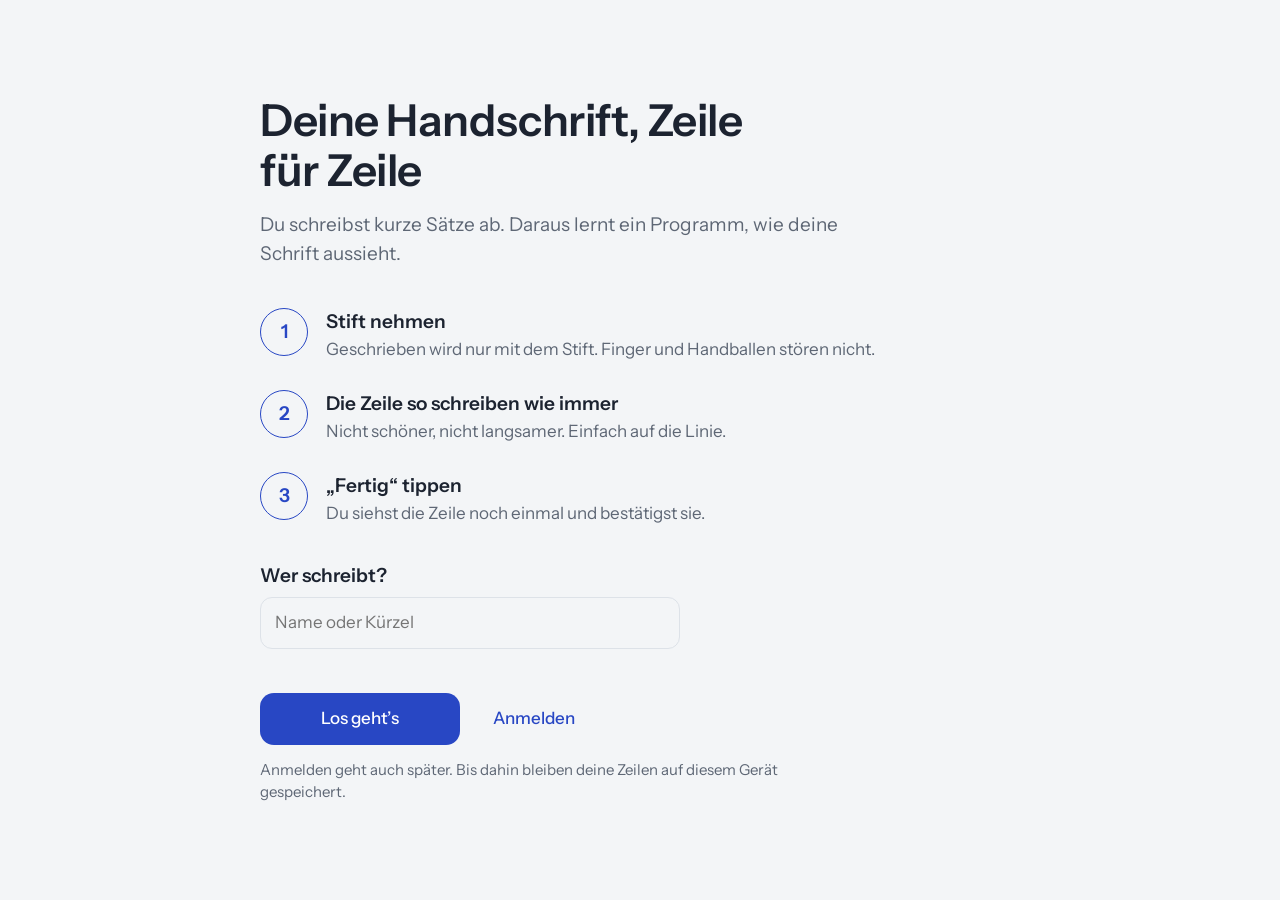
==== web/index.html @ 65fec31c "feat(training,models): start training from the app via GitHub; every model is a version to choose fr" ====
<!doctype html>
<html lang="de">
<head>
<meta charset="utf-8">
<meta name="viewport" content="width=device-width, initial-scale=1, maximum-scale=1, user-scalable=no, viewport-fit=cover">
<title>Handschrift</title>
<meta name="color-scheme" content="light dark">
<meta name="theme-color" content="#F3F5F7" media="(prefers-color-scheme: light)">
<meta name="theme-color" content="#14171C" media="(prefers-color-scheme: dark)">
<link rel="manifest" href="manifest.webmanifest">
<link rel="icon" href="icons/icon.svg" type="image/svg+xml">
<link rel="apple-touch-icon" href="icons/icon-192.png">
<link rel="stylesheet" href="styles.css">
<link rel="stylesheet" href="library.css">
<link rel="stylesheet" href="training.css">
<script src="config.js"></script>
<script type="module" src="js/main.js"></script>
</head>
<body>
<svg width="0" height="0" style="position:absolute" aria-hidden="true">
  <defs>
    <symbol id="i-undo" viewBox="0 0 24 24"><path d="M9 14 4 9l5-5"/><path d="M4 9h10.5a5.5 5.5 0 0 1 0 11H11"/></symbol>
    <symbol id="i-clear" viewBox="0 0 24 24"><path d="M5 7h14"/><path d="M10 7V5h4v2"/><path d="M7 7l1 12h8l1-12"/></symbol>
    <symbol id="i-skip" viewBox="0 0 24 24"><path d="M5 6l7 6-7 6"/><path d="M13 6l7 6-7 6"/></symbol>
    <symbol id="i-check" viewBox="0 0 24 24"><path d="M5 12.5l4.5 4.5L19 7.5"/></symbol>
    <symbol id="i-again" viewBox="0 0 24 24"><path d="M19 12a7 7 0 1 1-2.05-4.95"/><path d="M19 4v4h-4"/></symbol>
    <symbol id="i-gear" viewBox="0 0 24 24"><path d="M4 7h9M17 7h3M4 17h3M11 17h9"/><circle cx="15" cy="7" r="2"/><circle cx="9" cy="17" r="2"/></symbol>
    <symbol id="i-cloud-alert" viewBox="0 0 24 24"><path d="M7 18h10a4 4 0 0 0 .6-7.95A6 6 0 0 0 6.1 10.5 3.75 3.75 0 0 0 7 18z"/><path d="M12 9.5v3.5"/><path d="M12 15.4v.2"/></symbol>
    <symbol id="i-cloud-check" viewBox="0 0 24 24"><path d="M7 18h10a4 4 0 0 0 .6-7.95A6 6 0 0 0 6.1 10.5 3.75 3.75 0 0 0 7 18z"/><path d="M9.4 13.4l1.9 1.9 3.5-3.6"/></symbol>
    <symbol id="i-cloud" viewBox="0 0 24 24"><path d="M7 18h10a4 4 0 0 0 .6-7.95A6 6 0 0 0 6.1 10.5 3.75 3.75 0 0 0 7 18z"/><path d="M12 15v-5M9.8 12.2 12 10l2.2 2.2"/></symbol>
    <symbol id="i-pen" viewBox="0 0 24 24"><path d="M4 20l1.2-4.4L15.8 5a2 2 0 0 1 2.8 0l.4.4a2 2 0 0 1 0 2.8L8.4 18.8 4 20z"/><path d="M14 6.8l3.2 3.2"/></symbol>
    <symbol id="i-down" viewBox="0 0 24 24"><path d="M12 4v11"/><path d="M7.5 10.5 12 15l4.5-4.5"/><path d="M5 19h14"/></symbol>
    <symbol id="i-info" viewBox="0 0 24 24"><circle cx="12" cy="12" r="9"/><path d="M12 11v5"/><path d="M12 7.6v.2"/></symbol>
    <symbol id="i-back" viewBox="0 0 24 24"><path d="M15 5l-7 7 7 7"/></symbol>
    <symbol id="i-copy" viewBox="0 0 24 24"><rect x="8.5" y="8.5" width="11" height="11" rx="2"/><path d="M15.5 8.5V6.5a2 2 0 0 0-2-2h-7a2 2 0 0 0-2 2v7a2 2 0 0 0 2 2h2"/></symbol>
    <symbol id="i-nib" viewBox="0 0 24 24"><path d="M12 3.5 17.5 10 12 20.5 6.5 10z"/><path d="M12 13.2v7.3"/><circle cx="12" cy="11.6" r="1.4"/></symbol>
    <symbol id="i-expand" viewBox="0 0 24 24"><path d="M4 9V4h5M15 4h5v5M20 15v5h-5M9 20H4v-5"/></symbol>
    <symbol id="i-shrink" viewBox="0 0 24 24"><path d="M9 4v5H4M15 4v5h5M20 15h-5v5M4 15h5v5"/></symbol>
  </defs>
</svg>

<header class="bar" id="bar">
  <nav class="tabs" aria-label="Bereiche">
    <a href="#/erfassen" data-route="erfassen">Erfassen</a>
    <a href="#/schreiben" data-route="schreiben">Schreiben</a>
    <a href="#/training" data-route="training">Training</a>
  </nav>
  <div class="bar-right">
    <a class="waiting empty" id="waiting" href="#/einstellungen" aria-hidden="true" tabindex="-1">
      <svg class="ic"><use id="waiting-icon" href="#i-cloud"/></svg><span id="waiting-text" class="w-long"></span><span id="waiting-short" class="w-short"></span>
    </a>
    <a class="iconbtn" href="#/einstellungen" data-route="einstellungen" aria-label="Einstellungen" title="Einstellungen">
      <svg class="ic"><use href="#i-gear"/></svg>
    </a>
  </div>
</header>

<main id="main">

  <p class="framed-note" id="framed-note" hidden>Anmelden und Installieren klappt nur, wenn die App in einem eigenen Tab läuft. <a id="framed-link" href="./index.html" target="_blank" rel="noopener">App im eigenen Tab öffnen</a></p>

  <!-- No storage (IndexedDB blocked) -->
  <section class="view view-generate" id="v-nostore" hidden>
    <div class="placeholder">
      <h1>Hier kann nichts gespeichert werden</h1>
      <p>Dieser Browser erlaubt der App keinen Speicher, vielleicht ist es ein privates Fenster. Ohne Speicher gehen geschriebene Zeilen verloren.</p>
      <p class="muted">Bitte öffne die App in einem normalen Fenster.</p>
    </div>
  </section>

  <!-- First run -->
  <section class="view view-start" id="v-start" hidden>
    <div class="start-inner">
      <h1 class="start-title">Deine Handschrift, Zeile für Zeile</h1>
      <p class="lead">Du schreibst kurze Sätze ab. Daraus lernt ein Programm, wie deine Schrift aussieht.</p>
      <ol class="steps">
        <li><span class="step-n">1</span><div><strong>Stift nehmen</strong><span>Geschrieben wird nur mit dem Stift. Finger und Handballen stören nicht.</span></div></li>
        <li><span class="step-n">2</span><div><strong>Die Zeile so schreiben wie immer</strong><span>Nicht schöner, nicht langsamer. Einfach auf die Linie.</span></div></li>
        <li><span class="step-n">3</span><div><strong>„Fertig“ tippen</strong><span>Du siehst die Zeile noch einmal und bestätigst sie.</span></div></li>
      </ol>
      <div class="who">
        <label class="field" for="start-writer"><span>Wer schreibt?</span>
          <input id="start-writer" type="text" autocomplete="off" autocapitalize="words" spellcheck="false" maxlength="40" placeholder="Name oder Kürzel"></label>
        <p class="err" id="start-err" role="alert" hidden>Bitte gib einen Namen oder ein Kürzel ein.</p>
      </div>
      <div class="start-actions">
        <button class="btn primary" id="start-go" type="button">Los geht’s</button>
        <button class="btn quiet" id="start-signin" type="button">Anmelden</button>
      </div>
      <p class="fine" id="start-signin-note">Anmelden geht auch später. Bis dahin bleiben deine Zeilen auf diesem Gerät gespeichert.</p>
    </div>
  </section>

  <!-- Capture -->
  <section class="view view-capture" id="v-erfassen" hidden>
    <div class="cap" id="cap" data-state="loading">

      <div class="cap-write">
        <div class="cap-head">
          <p class="progress"><span class="who-now" id="cap-writer"></span><span id="cap-progress">&nbsp;</span><a class="total" id="cap-total" href="#/zeilen" title="Meine Zeilen ansehen und bearbeiten"></a></p>
          <div class="pbar" aria-hidden="true"><span id="cap-bar"></span></div>
          <p class="prompt" id="cap-prompt" aria-live="polite">&nbsp;</p>
        </div>
        <div class="cap-tools" role="toolbar" aria-label="Zeile">
          <button class="btn tool" id="cap-undo" type="button" aria-label="Rückgängig"><svg class="ic"><use href="#i-undo"/></svg><span>Rückgängig</span></button>
          <span class="sep" aria-hidden="true"></span>
          <button class="btn tool" id="cap-skip" type="button" aria-label="Überspringen"><svg class="ic"><use href="#i-skip"/></svg><span>Überspringen</span></button>
          <button class="btn tool" id="cap-clear" type="button" aria-label="Löschen"><svg class="ic"><use href="#i-clear"/></svg><span>Löschen</span></button>
          <span class="spacer"></span>
          <button class="btn tool" id="cap-look" type="button" aria-label="Stift & Papier" aria-haspopup="dialog"><svg class="ic"><use href="#i-nib"/></svg><span>Stift &amp; Papier</span></button>
          <button class="btn tool" id="cap-fs" type="button" aria-label="Vollbild" aria-pressed="false"><svg class="ic"><use id="cap-fs-icon" href="#i-expand"/></svg><span id="cap-fs-label">Vollbild</span></button>
          <span class="sep" aria-hidden="true"></span>
          <button class="btn primary" id="cap-done" type="button"><svg class="ic"><use href="#i-check"/></svg><span>Fertig</span></button>
        </div>
        <div class="sheet" id="cap-sheet">
          <canvas id="cap-canvas"></canvas>
          <p class="sheet-hint" id="cap-hint">Schreib mit dem Stift auf die Linie.</p>
        </div>
        <p class="turn-hint">Dreh das Gerät quer, dann passt die Zeile besser.</p>
      </div>

      <div class="cap-panel cap-confirm" role="region" aria-labelledby="confirm-title">
        <h2 id="confirm-title">Genau so geschrieben?</h2>
        <div class="compare">
          <p class="compare-label">Vorlage</p>
          <p class="compare-text" id="confirm-prompt"></p>
          <p class="compare-label">Deine Zeile</p>
          <div class="compare-ink"><canvas id="confirm-canvas"></canvas></div>
        </div>
        <ul class="qa" id="confirm-qa" hidden></ul>
        <div class="actions">
          <button class="btn" id="confirm-redo" type="button"><svg class="ic"><use href="#i-again"/></svg><span>Nochmal</span></button>
          <button class="btn primary" id="confirm-ok" type="button"><svg class="ic"><use href="#i-check"/></svg><span id="confirm-ok-label">Ja, weiter</span></button>
        </div>
      </div>

      <div class="cap-panel cap-pause" role="alertdialog" aria-labelledby="pause-title">
        <h2 id="pause-title">Der Bildschirm hat sich bewegt</h2>
        <p>Bitte schreib die Zeile noch einmal.</p>
        <div class="actions"><button class="btn primary" id="pause-ok" type="button"><svg class="ic"><use href="#i-pen"/></svg><span>Zeile neu schreiben</span></button></div>
      </div>

      <div class="cap-panel cap-block">
        <h2 id="block-title">Block geschafft</h2>
        <div class="dots" id="block-dots" aria-hidden="true"></div>
        <p id="block-text"></p>
        <div class="actions">
          <button class="btn" id="block-pause" type="button">Pause machen</button>
          <button class="btn primary" id="block-next" type="button"><span>Nächster Block</span></button>
        </div>
      </div>

      <div class="cap-panel cap-resting">
        <h2>Gute Pause</h2>
        <p>Du kannst jederzeit weitermachen, auch auf einem anderen Gerät.</p>
        <div class="actions"><button class="btn primary" id="rest-go" type="button"><svg class="ic"><use href="#i-pen"/></svg><span>Weiterschreiben</span></button></div>
      </div>

      <div class="cap-panel cap-all">
        <h2>Alle Zeilen geschrieben</h2>
        <p id="all-text">Danke! Mehr gibt es im Moment nicht zu schreiben.</p>
      </div>

      <div class="cap-panel cap-nocaps" role="alert">
        <h2>So kann die App nicht aufzeichnen</h2>
        <p id="nocaps-text"></p>
      </div>

      <div class="cap-panel cap-loading"><p class="muted">Einen Moment …</p></div>
    </div>

    <dialog class="dlg look-dlg" id="dlg-look" aria-labelledby="look-title">
      <div class="look-head">
        <h2 id="look-title">Stift &amp; Papier</h2>
        <button class="btn primary" id="look-close" type="button"><span>Schließen</span></button>
      </div>
      <p class="look-note">So sieht deine Schrift auf dem Blatt aus. Aufgezeichnet wird immer genau dasselbe.</p>
      <div id="look-controls"></div>
    </dialog>
  </section>

  <!-- Generate: text in, handwriting out -->
  <section class="view view-write" id="v-schreiben" hidden>
    <div class="gen" id="gen">

      <!-- The sheet. It is always there; without a model it says why and what to do. -->
      <div class="gen-stage" id="gen-stage">
        <div class="gen-paper" id="gen-paper">
          <canvas class="gen-lines" id="gen-lines" aria-hidden="true"></canvas>
          <canvas id="gen-canvas" aria-label="Geschriebener Text"></canvas>
          <p class="gen-empty" id="gen-empty">Hier erscheint deine Schrift.</p>
          <div class="gen-state" id="gen-model" role="status">
            <div class="gen-state-in">
              <p id="gm-text"></p>
              <div class="pbar" id="gm-bar" hidden><span id="gm-fill"></span></div>
              <div class="gen-state-actions" id="gm-actions">
                <button class="btn primary" id="gm-signin" type="button" hidden>Anmelden</button>
                <a class="btn primary" id="gm-capture" href="#/erfassen" hidden>Zeilen schreiben</a>
                <button class="btn" id="gm-retry" type="button" hidden><span>Nochmal versuchen</span></button>
              </div>
            </div>
          </div>
        </div>
      </div>

      <div class="gen-dock" id="gen-work" hidden>
        <div class="gen-row">
          <div class="gen-status">
            <span class="gen-busy" id="gen-busy" hidden><span class="pen-dot" aria-hidden="true"></span><span id="gen-busy-text" role="status">schreibt …</span></span>
            <span class="gen-info" id="gen-info"><span id="gi-text" role="status"></span><span class="pbar" id="gi-bar" hidden><span id="gi-fill"></span></span></span>
          </div>
          <div class="gen-tools">
            <button class="gen-tool" id="gen-again" type="button" title="Denselben Text noch einmal schreiben" disabled><svg class="ic" aria-hidden="true"><use href="#i-again"/></svg><span>Nochmal</span></button>
            <button class="gen-tool" id="gen-style-btn" type="button" aria-expanded="false" aria-controls="gen-style"><svg class="ic" aria-hidden="true"><use href="#i-nib"/></svg><span>Stil</span></button>
            <div class="gen-menu-wrap">
              <button class="gen-tool" id="gen-save" type="button" aria-haspopup="menu" aria-expanded="false" aria-controls="gen-save-menu" disabled><svg class="ic" aria-hidden="true"><use href="#i-down"/></svg><span>Speichern</span></button>
              <div class="gen-menu" id="gen-save-menu" role="menu" hidden>
                <button type="button" role="menuitem" id="gen-png" disabled>Als Bild</button>
                <button type="button" role="menuitem" id="gen-ink-png" disabled>Ohne Papier</button>
                <button type="button" role="menuitem" id="gen-svg" disabled>Als SVG</button>
                <button type="button" role="menuitem" id="gen-copy" disabled hidden>Kopieren</button>
              </div>
            </div>
          </div>
        </div>

        <!-- Stil: the look of the sheet (the same options as when recording), then the finer controls -->
        <div class="gen-style" id="gen-style" hidden>
          <div class="gen-style-main">
            <div class="gen-opt gen-opt-pen"><span class="gen-opt-l" id="gs-pen-l">Stift</span>
              <div class="gen-choices" role="radiogroup" aria-labelledby="gs-pen-l">
                <button class="gen-choice" type="button" role="radio" aria-checked="false" data-k="pen" data-v="fineliner">Fineliner</button>
                <button class="gen-choice" type="button" role="radio" aria-checked="false" data-k="pen" data-v="fueller">Füller</button>
                <button class="gen-choice" type="button" role="radio" aria-checked="false" data-k="pen" data-v="bleistift">Bleistift</button>
              </div>
            </div>
            <div class="gen-opt gen-opt-width"><span class="gen-opt-l" id="gs-width-l">Strichstärke</span>
              <div class="gen-choices" role="radiogroup" aria-labelledby="gs-width-l">
                <button class="gen-choice gen-w" type="button" role="radio" aria-checked="false" data-k="width" data-v="0.14" aria-label="Sehr fein" title="Sehr fein"><i style="height:1px"></i></button>
                <button class="gen-choice gen-w" type="button" role="radio" aria-checked="false" data-k="width" data-v="0.19" aria-label="Fein" title="Fein"><i style="height:1.5px"></i></button>
                <button class="gen-choice gen-w" type="button" role="radio" aria-checked="false" data-k="width" data-v="0.25" aria-label="Mittel" title="Mittel"><i style="height:2px"></i></button>
                <button class="gen-choice gen-w" type="button" role="radio" aria-checked="false" data-k="width" data-v="0.32" aria-label="Kräftig" title="Kräftig"><i style="height:3px"></i></button>
                <button class="gen-choice gen-w" type="button" role="radio" aria-checked="false" data-k="width" data-v="0.42" aria-label="Dick" title="Dick"><i style="height:4px"></i></button>
              </div>
            </div>
            <label class="gen-opt"><span class="gen-opt-l">Größe</span><input type="range" id="gen-size" min="6" max="30" step="1" value="11"></label>
            <div class="gen-opt gen-opt-paper"><span class="gen-opt-l" id="gs-paper-l">Papier</span>
              <div class="gen-choices" role="radiogroup" aria-labelledby="gs-paper-l">
                <button class="gen-choice" type="button" role="radio" aria-checked="false" data-k="paper" data-v="blanko">Blanko</button>
                <button class="gen-choice" type="button" role="radio" aria-checked="false" data-k="paper" data-v="liniert">Liniert</button>
                <button class="gen-choice" type="button" role="radio" aria-checked="false" data-k="paper" data-v="kariert">Kariert</button>
              </div>
            </div>
            <div class="gen-opt gen-opt-scheme"><span class="gen-opt-l" id="gs-scheme-l">Farben</span>
              <div class="gen-choices" role="radiogroup" aria-labelledby="gs-scheme-l">
                <button class="gen-choice" type="button" role="radio" aria-checked="false" data-k="scheme" data-v="dark_on_light">Dunkel auf hell</button>
                <button class="gen-choice" type="button" role="radio" aria-checked="false" data-k="scheme" data-v="light_on_dark">Hell auf dunkel</button>
              </div>
            </div>
            <div class="gen-opt gen-opt-more"><button class="gen-more-btn" id="gen-more-btn" type="button" aria-expanded="false" aria-controls="gen-more">Erweitert<i aria-hidden="true"></i></button></div>
          </div>
          <div class="gen-style-more" id="gen-more" hidden>
            <label class="gen-opt gen-opt-model" id="gen-model-row" hidden><span class="gen-opt-l">Modell</span>
              <select class="gen-select" id="gen-model-pick"><option value="newest">Neuestes</option></select></label>
            <label class="gen-opt"><span class="gen-opt-l">Lesbarkeit</span><input type="range" id="gen-bias" min="0" max="1.2" step="0.05" value="0.4"></label>
            <label class="gen-opt"><span class="gen-opt-l">Zeilenabstand</span><input type="range" id="gen-spacing" min="5" max="9" step="0.25" value="6.5"></label>
            <div class="gen-opt" id="gen-ink-row"><span class="gen-opt-l" id="gen-ink-l">Tinte</span>
              <div class="gen-inks" id="gen-inks" role="radiogroup" aria-labelledby="gen-ink-l">
                <button class="gen-ink" type="button" role="radio" aria-checked="true" data-ink="blueblack" aria-label="Blauschwarz" title="Blauschwarz"><i></i></button>
                <button class="gen-ink" type="button" role="radio" aria-checked="false" data-ink="black" aria-label="Schwarz" title="Schwarz"><i></i></button>
                <button class="gen-ink" type="button" role="radio" aria-checked="false" data-ink="blue" aria-label="Königsblau" title="Königsblau"><i></i></button>
              </div>
            </div>
          </div>
        </div>

        <div class="gen-composer">
          <label class="sr-only" for="gen-text">Text</label>
          <textarea id="gen-text" rows="1" maxlength="4000" placeholder="Was soll ich schreiben?" autocomplete="off" spellcheck="true" enterkeyhint="enter"></textarea>
          <button class="gen-go" id="gen-write" type="button" title="Strg + Eingabe">Schreiben</button>
          <button class="gen-go stop" id="gen-cancel" type="button" hidden><i aria-hidden="true"></i>Abbrechen</button>
        </div>
        <p class="gen-note" id="gen-note" role="status" hidden></p>
        <p class="gen-note" id="gen-chars" hidden></p>
        <p class="gen-note" id="gen-bad" hidden></p>
      </div>
    </div>
  </section>

  <!-- Meine Zeilen: filled by js/library.js -->
  <section class="view view-lines" id="v-zeilen" hidden></section>
  <!-- Training: start a run and follow it (built by js/training/view.js) -->
  <section class="view view-training" id="v-training" hidden></section>

  <!-- Settings -->
  <section class="view view-settings" id="v-einstellungen" hidden>
    <div class="settings">
      <h1>Einstellungen</h1>

      <section class="group" aria-labelledby="g-writer">
        <h2 id="g-writer">Wer schreibt?</h2>
        <p>Gerade schreibt <strong id="wr-current"></strong>.</p>
        <div class="choices" id="wr-list" role="radiogroup" aria-label="Wer schreibt?"></div>
        <div class="row-actions wr-actions"><button class="btn" id="wr-add" type="button">Andere Person hinzufügen</button></div>
        <form class="wr-form" id="wr-add-form" hidden>
          <label class="field" for="wr-input"><span>Name oder Kürzel</span>
            <input id="wr-input" type="text" autocomplete="off" autocapitalize="words" spellcheck="false" maxlength="40" placeholder="Name oder Kürzel"></label>
          <p class="err" id="wr-err" role="alert" hidden>Bitte gib einen Namen oder ein Kürzel ein.</p>
          <div class="actions">
            <button class="btn" id="wr-cancel" type="button">Abbrechen</button>
            <button class="btn primary" id="wr-ok" type="submit">Hinzufügen</button>
          </div>
        </form>
      </section>

      <section class="group" aria-labelledby="g-lines">
        <h2 id="g-lines">Meine Zeilen</h2>
        <div class="row">
          <p>Alles, was du geschrieben hast. Hier kannst du den Text einer Zeile korrigieren oder eine Zeile löschen.</p>
          <div class="row-actions"><a class="btn" id="open-lines" href="#/zeilen"><span>Meine Zeilen</span></a></div>
        </div>
      </section>

      <section class="group" aria-labelledby="g-look">
        <h2 id="g-look">Stift &amp; Papier</h2>
        <p class="muted" id="look-none">Wähle zuerst, wer schreibt.</p>
        <div id="g-look-box" hidden>
          <p id="look-for"></p>
          <div id="look-settings"></div>
        </div>
      </section>

      <section class="group" aria-labelledby="g-account">
        <h2 id="g-account">Konto</h2>
        <div class="row" id="acc-out">
          <p>Nicht angemeldet. Deine Zeilen bleiben auf diesem Gerät, bis du dich anmeldest.</p>
          <div class="row-actions">
            <button class="btn primary" id="acc-oauth" type="button" hidden>Mit Hugging Face anmelden</button>
            <button class="btn" id="acc-token" type="button">Mit Schlüssel anmelden</button>
          </div>
        </div>
        <div class="row" id="acc-in" hidden>
          <p>Angemeldet als <strong id="acc-name"></strong></p>
          <div class="row-actions"><button class="btn" id="acc-signout" type="button">Abmelden</button></div>
        </div>
      </section>

      <!-- optional GitHub token for the Training tab (js/training/github-settings.js) -->
      <section class="group" id="gh-settings" aria-labelledby="g-github"></section>

      <section class="group" aria-labelledby="g-upload">
        <h2 id="g-upload">Hochladen</h2>
        <div class="safe" id="safe" data-level="none" role="status">
          <svg class="ic safe-ic" aria-hidden="true"><use id="safe-icon" href="#i-cloud"/></svg>
          <div class="safe-body">
            <p class="safe-main" id="safe-main">Noch keine Zeilen auf diesem Gerät.</p>
            <p id="safe-local" hidden></p>
            <p id="up-status" hidden></p>
            <p id="safe-pending" hidden></p>
            <p class="muted" id="safe-check-text">Noch nicht geprüft.</p>
          </div>
        </div>
        <p class="safe-help" id="safe-help" hidden></p>
        <div class="row-actions safe-actions">
          <button class="btn" id="safe-check" type="button"><svg class="ic"><use href="#i-again"/></svg><span>Jetzt prüfen</span></button>
          <button class="btn" id="up-now" type="button" hidden><svg class="ic"><use href="#i-cloud"/></svg><span>Jetzt hochladen</span></button>
        </div>
        <p class="muted up-where">Gespeichert in deinem Hugging-Face-Konto (privat). Als sicher gilt eine Zeile erst, wenn die App sie dort wiedergefunden hat.</p>
        <p class="muted" id="up-rejected" hidden></p>
      </section>

      <section class="group" aria-labelledby="g-safety">
        <h2 id="g-safety">Sicherung</h2>
        <div class="row">
          <p id="backup-status">Alle Zeilen, die auf diesem Gerät gespeichert sind, als eine Datei.</p>
          <div class="row-actions"><button class="btn" id="backup" type="button"><svg class="ic"><use href="#i-down"/></svg><span>Sicherung herunterladen</span></button></div>
        </div>
      </section>

      <section class="group" aria-labelledby="g-test">
        <h2 id="g-test">Zum Testen</h2>
        <label class="switch-row">
          <span><strong>Auch mit Finger oder Maus schreiben</strong><span class="muted">Solche Zeilen werden markiert und nicht fürs Lernen verwendet.</span></span>
          <input type="checkbox" role="switch" id="allow-finger">
        </label>
      </section>

      <section class="group" aria-labelledby="g-diag">
        <h2 id="g-diag">Technische Werte</h2>
        <p class="muted">Falls etwas nicht stimmt, lies diese Werte bitte vor.</p>
        <dl class="kv diag" id="diag"></dl>
      </section>
    </div>
  </section>
</main>

<dialog class="dlg" id="dlg-token" aria-labelledby="tok-title">
  <form method="dialog" id="tok-form">
    <h2 id="tok-title">Mit Schlüssel anmelden</h2>
    <p>Lege auf huggingface.co einen Zugangsschlüssel an (Profilbild → Settings → Access Tokens → Neu, Typ „Write“) und füge ihn hier ein.</p>
    <label class="field"><span>Zugangsschlüssel</span>
      <input id="tok-input" name="token" type="password" autocomplete="off" autocapitalize="off" spellcheck="false" placeholder="hf_…"></label>
    <p class="err" id="tok-err" role="alert" hidden></p>
    <div class="actions">
      <button class="btn" value="cancel" type="button" id="tok-cancel">Abbrechen</button>
      <button class="btn primary" type="submit" id="tok-ok">Anmelden</button>
    </div>
  </form>
</dialog>

<dialog class="dlg" id="dlg-repo" aria-labelledby="repo-title">
  <h2 id="repo-title">Ablage für deine Zeilen anlegen?</h2>
  <p>In deinem Hugging-Face-Konto gibt es noch keinen Ort für deine Zeilen. Die App legt ihn privat an, nur du siehst ihn.</p>
  <p class="err" id="repo-err" role="alert" hidden></p>
  <div class="actions">
    <button class="btn" type="button" id="repo-later">Später</button>
    <button class="btn primary" type="button" id="repo-create">Anlegen</button>
  </div>
</dialog>

<div class="toast" id="toast" role="status" aria-live="polite" hidden></div>
</body>
</html>
---- web/styles.css ----
/* Handschrift – quiet paper and ink. One accent: Königsblau, the colour of
   school fountain-pen ink; the writer's own strokes appear in it. */

@font-face {
  font-family: "Instrument Sans"; font-style: normal; font-weight: 400 700; font-display: swap;
  src: url("fonts/instrument-sans-latin-wght.woff2") format("woff2");
}

:root {
  --desk: #F3F5F7;        /* page around the sheet: cool, slightly grey paper */
  --sheet: #FFFFFF;       /* the writing band */
  --ink: #1C2330;         /* text */
  --muted: #5E6775;
  --line: #DDE2E8;        /* hairlines, borders */
  --accent: #2847C4;      /* Königsblau */
  --accent-ink: #FFFFFF;
  --accent-soft: #E7ECFA;
  /* The writing sheet has its own two schemes ("Farben"), independent of the app theme.
     ink.js reads these for the canvas. */
  --paper-light-bg: #FFFFFF;
  --paper-light-ink: #2141B8;       /* the writer's ink: Königsblau */
  --paper-light-graphite: #2B2E34;  /* Bleistift */
  --paper-light-rule: #9DB0CB;      /* the faint blue baseline */
  --paper-light-faint: #DFE5EE;     /* ruled / squared lines, fainter still */
  --paper-light-muted: #5E6775;
  --paper-dark-bg: #1B1F26;
  --paper-dark-ink: #C9D4FF;
  --paper-dark-graphite: #E9ECF1;
  --paper-dark-rule: #52637F;
  --paper-dark-faint: #2F3746;
  --paper-dark-muted: #9AA3B1;
  --shadow: 0 1px 2px rgba(28, 35, 48, .06), 0 8px 28px rgba(28, 35, 48, .06);
  --font: "Instrument Sans", ui-sans-serif, system-ui, -apple-system, "Segoe UI", Roboto, "Noto Sans", "Helvetica Neue", Arial, sans-serif;
  --tap: 52px;
  --gutter: max(16px, min(5vw, 80px));
  color-scheme: light;
}
@media (prefers-color-scheme: dark) {
  :root {
    --desk: #14171C;
    --sheet: #1D2128;
    --ink: #E6E9EE;
    --muted: #9AA3B1;
    --line: #2D333D;
    --accent: #8EA4FF;
    --accent-ink: #0F1424;
    --accent-soft: #232B44;
    --shadow: 0 1px 2px rgba(0, 0, 0, .3), 0 10px 30px rgba(0, 0, 0, .25);
    color-scheme: dark;
  }
}

*, *::before, *::after { box-sizing: border-box; }
html, body { height: 100%; }
html { overscroll-behavior: none; -webkit-text-size-adjust: 100%; }
body {
  margin: 0; background: var(--desk); color: var(--ink);
  font: 400 17px/1.5 var(--font);
  overscroll-behavior: none;
  -webkit-tap-highlight-color: transparent;
  display: flex; flex-direction: column; min-height: 100dvh;
}
body[data-route="erfassen"] { user-select: none; -webkit-user-select: none; -webkit-touch-callout: none; overflow: hidden; height: 100dvh; }
[hidden] { display: none !important; }
h1, h2 { font-weight: 600; letter-spacing: -0.01em; margin: 0; }
p { margin: 0; }
a { color: var(--accent); }
.muted { color: var(--muted); }

.ic { width: 22px; height: 22px; flex: none; fill: none; stroke: currentColor; stroke-width: 1.8; stroke-linecap: round; stroke-linejoin: round; }
.ic.big { width: 44px; height: 44px; stroke-width: 1.4; color: var(--accent); }

/* ---------- buttons ---------- */
.btn {
  appearance: none; font: inherit; font-weight: 500; color: var(--ink);
  min-height: var(--tap); min-width: var(--tap); padding: 0 20px;
  display: inline-flex; align-items: center; justify-content: center; gap: 10px;
  background: var(--sheet); border: 1px solid var(--line); border-radius: 14px;
  cursor: pointer; text-decoration: none; touch-action: manipulation;
  transition: background-color .12s, border-color .12s, transform .08s;
}
.btn:hover { border-color: color-mix(in srgb, var(--ink) 25%, var(--line)); }
.btn:active { transform: scale(.98); }
.btn:disabled { opacity: .4; cursor: default; transform: none; }
.btn.primary { background: var(--accent); color: var(--accent-ink); border-color: transparent; padding: 0 28px; }
.btn.primary:hover { background: color-mix(in srgb, var(--accent) 88%, var(--ink)); }
.btn.quiet { background: transparent; border-color: transparent; color: var(--accent); }
.btn.tool { background: transparent; border-color: transparent; color: var(--muted); padding: 0 14px; }
.btn.tool:not(:disabled):hover { color: var(--ink); background: color-mix(in srgb, var(--sheet) 60%, transparent); }
:focus-visible { outline: 3px solid color-mix(in srgb, var(--accent) 55%, transparent); outline-offset: 2px; }

/* ---------- top bar ---------- */
.bar {
  display: flex; align-items: center; gap: 12px;
  padding: max(8px, env(safe-area-inset-top)) var(--gutter) 8px;
  min-height: 64px;
}
body[data-route="start"] .bar { display: none; }
.tabs { display: flex; gap: 4px; }
.tabs a {
  display: inline-flex; align-items: center; min-height: 48px; padding: 0 16px; border-radius: 12px;
  color: var(--muted); text-decoration: none; font-weight: 500;
}
.tabs a[aria-current="page"] { color: var(--ink); background: var(--sheet); box-shadow: inset 0 0 0 1px var(--line); }
/* While a line is being written the tabs step back, so a stray tap cannot leave the line. */
body[data-inline] .tabs { opacity: .35; pointer-events: none; }
.bar-right { margin-left: auto; display: flex; align-items: center; gap: 6px; }
.iconbtn { display: inline-flex; align-items: center; justify-content: center; width: 48px; height: 48px; border-radius: 12px; color: var(--muted); }
.iconbtn[aria-current="page"] { color: var(--ink); background: var(--sheet); box-shadow: inset 0 0 0 1px var(--line); }
.waiting {
  display: inline-flex; align-items: center; gap: 8px; min-height: 48px; padding: 0 12px; border-radius: 12px;
  color: var(--muted); text-decoration: none; font-size: 15px;
}
.waiting .ic { width: 20px; height: 20px; }
.waiting { white-space: nowrap; }
.waiting.empty { visibility: hidden; }        /* keeps its place: the bar never shifts */
.waiting.problem { color: var(--accent); font-weight: 500; }
.w-short { display: none; }
@media (max-width: 700px) {
  .w-long { display: none; } .w-short { display: inline; } .tabs a { padding: 0 12px; }
  .waiting { width: 8.2em; justify-content: flex-end; padding: 0 8px; }
}
@media (max-width: 440px) { .bar { gap: 4px; } }   /* the bar must not be wider than a 412 px phone */
.framed-note { margin: 0 var(--gutter) 12px; padding: 10px 14px; border-radius: 12px; background: var(--accent-soft); font-size: 15px; }

main { flex: 1; display: flex; flex-direction: column; min-height: 0; }
.view { flex: 1; display: flex; flex-direction: column; min-height: 0; }

/* ---------- first run ---------- */
.view-start { justify-content: center; padding: 48px var(--gutter); }
.start-inner { max-width: 760px; margin: 0 auto; width: 100%; }
.start-title { font-size: clamp(30px, 4.2vw, 44px); line-height: 1.12; font-weight: 600; max-width: 18ch; }
.lead { margin-top: 16px; font-size: 19px; color: var(--muted); max-width: 46ch; }
.steps { list-style: none; padding: 0; margin: 40px 0 0; display: grid; gap: 28px; }
.steps li { display: grid; grid-template-columns: 48px 1fr; gap: 18px; align-items: start; }
.steps strong { display: block; font-weight: 600; font-size: 19px; }
.steps span:not(.step-n) { color: var(--muted); }
.step-n {
  width: 48px; height: 48px; border-radius: 50%; display: grid; place-items: center;
  border: 1.5px solid var(--accent); color: var(--accent); font-weight: 600; font-size: 19px;
}
.start-actions { margin-top: 44px; display: flex; flex-wrap: wrap; gap: 12px; align-items: center; }
.start-actions .btn.primary { min-width: 200px; }
.who { margin-top: 36px; max-width: 420px; }
.who .field span { font-size: 19px; font-weight: 600; color: var(--ink); }
.who .err { margin-top: 10px !important; }
.fine { margin-top: 14px; font-size: 15px; color: var(--muted); max-width: 52ch; }

/* ---------- capture ---------- */
.view-capture { padding: 0 var(--gutter) max(16px, env(safe-area-inset-bottom)); }
.cap { flex: 1; display: flex; flex-direction: column; min-height: 0; }
.cap > * { display: none; }
.cap[data-state="write"] > .cap-write,
.cap[data-state="confirm"] > .cap-confirm,
.cap[data-state="pause"] > .cap-pause,
.cap[data-state="block"] > .cap-block,
.cap[data-state="resting"] > .cap-resting,
.cap[data-state="all"] > .cap-all,
.cap[data-state="loading"] > .cap-loading,
.cap[data-state="nocaps"] > .cap-nocaps { display: flex; }

.cap-write { flex: 1; flex-direction: column; min-height: 0; }
.cap-head { padding: 4px 0 0; }
.progress { display: flex; flex-wrap: wrap; gap: 4px 8px; font-size: 15px; color: var(--muted); font-variant-numeric: tabular-nums; }
.progress .who-now { font-weight: 600; }
.progress .who-now:not(:empty)::after { content: "·"; margin-left: 8px; font-weight: 400; }
.progress .total { opacity: .8; margin-left: 10px; }
.pbar { height: 3px; margin-top: 6px; border-radius: 2px; background: var(--line); overflow: hidden; max-width: 320px; }
.pbar span { display: block; height: 100%; width: 0; background: var(--accent); border-radius: 2px; transition: width .3s; }
.prompt {
  margin-top: 10px; font-size: clamp(24px, 3.1vw, 34px); line-height: 1.25; font-weight: 450;
  letter-spacing: -0.005em; color: var(--ink); overflow-wrap: anywhere;
}
.cap-tools { display: flex; align-items: center; gap: 4px; margin: 14px 0 12px; }
.cap-tools .spacer { flex: 1; }
.cap-tools .sep { width: 1px; height: 28px; background: var(--line); margin: 0 14px; flex: none; }
.cap-tools .btn.primary { min-width: 156px; }
.sheet {
  position: relative; flex: 1; min-height: 200px; max-height: 420px;
  background: var(--paper-light-bg); border-radius: 18px; box-shadow: var(--shadow);
  overflow: hidden; touch-action: none;
  --sheet-muted: var(--paper-light-muted);
}
.sheet[data-scheme="light_on_dark"], .look-preview[data-scheme="light_on_dark"] { background: var(--paper-dark-bg); --sheet-muted: var(--paper-dark-muted); }
.sheet canvas { position: absolute; inset: 0; display: block; touch-action: none; cursor: crosshair; }
.sheet-hint {
  position: absolute; left: 0; right: 0; bottom: 18px; text-align: center; pointer-events: none;
  color: var(--sheet-muted); font-size: 15px;
}
.turn-hint { display: none; margin-top: 12px; font-size: 15px; color: var(--muted); text-align: center; }
@media (orientation: portrait) and (max-width: 700px) {
  .turn-hint { display: block; }
  .cap-tools .btn.tool span { display: none; }
  .cap-tools { gap: 0; }
  .cap-tools .btn.tool { min-width: 48px; padding: 0 12px; }
  .cap-tools .sep { margin: 0 6px; }
  .cap-tools .btn.primary { min-width: 0; padding: 0 18px; }
  .sheet { max-height: 300px; }
}
@media (max-width: 1100px) and (orientation: landscape) {
  .cap-tools .btn.tool { padding: 0 10px; }
  .cap-tools .sep { margin: 0 8px; }
}

/* ---------- Stift & Papier ---------- */
.dlg.look-dlg { width: min(1040px, calc(100vw - 32px)); max-height: calc(100dvh - 24px); padding: 20px 24px 24px; overflow-y: auto; }
.look-dlg::backdrop { background: rgba(20, 23, 28, .18); }
.look-head { display: flex; align-items: center; justify-content: space-between; gap: 16px; }
.look-head h2 { margin: 0; }
.look-dlg .look-note { margin: 4px 0 14px; font-size: 15px; }
.look-preview { border-radius: 12px; background: var(--paper-light-bg); box-shadow: inset 0 0 0 1px var(--line); overflow: hidden; }
.look-preview canvas { display: block; }
.look-groups { display: grid; grid-template-columns: minmax(0, 1fr) minmax(0, 1fr); gap: 14px 28px; margin-top: 16px; }
.look-label { font-size: 15px; font-weight: 600; color: var(--muted); margin-bottom: 6px; }
.segs { display: flex; gap: 6px; }
.seg {
  appearance: none; font: inherit; font-size: 15px; font-weight: 500; color: var(--ink);
  min-height: 52px; min-width: 52px; padding: 0 12px; flex: 1 1 auto;
  display: inline-flex; align-items: center; justify-content: center; gap: 8px;
  background: var(--sheet); border: 1.5px solid var(--line); border-radius: 12px;
  cursor: pointer; touch-action: manipulation; white-space: nowrap;
}
.seg[aria-checked="true"] { border-color: var(--accent); background: var(--accent-soft); font-weight: 600; }
.look-width .seg { flex-direction: column; gap: 6px; padding: 8px 6px; font-size: 13px; min-height: 60px; }
.wline { display: block; width: 34px; min-height: 0.5px; border-radius: 2px; background: var(--ink); }
.swatch { width: 26px; height: 20px; flex: none; border-radius: 4px; box-shadow: inset 0 0 0 1px var(--line); background: var(--paper-light-bg); }
.sw-linie { background: linear-gradient(to bottom, transparent 13px, var(--paper-light-rule) 13px, var(--paper-light-rule) 14px, transparent 14px), var(--paper-light-bg); }
.sw-liniert { background: repeating-linear-gradient(to bottom, transparent 0 5px, var(--paper-light-rule) 5px 6px), var(--paper-light-bg); }
.sw-kariert { background: repeating-linear-gradient(to bottom, transparent 0 5px, var(--paper-light-rule) 5px 6px), repeating-linear-gradient(to right, transparent 0 5px, var(--paper-light-rule) 5px 6px), var(--paper-light-bg); }
.sw-dark_on_light { background: linear-gradient(135deg, var(--paper-light-bg) 50%, var(--paper-light-ink) 50%); }
.sw-light_on_dark { background: linear-gradient(135deg, var(--paper-dark-bg) 50%, var(--paper-dark-ink) 50%); }
#g-look-box .look { margin-top: 14px; }
#look-for { font-size: 15px; color: var(--muted); }
@media (max-width: 700px) {
  .look-groups { grid-template-columns: 1fr; }
  .dlg.look-dlg { padding: 16px; }
  .segs { flex-wrap: wrap; }
}

.cap-panel { flex: 1; flex-direction: column; justify-content: center; max-width: 1100px; width: 100%; margin: 0 auto; padding: 16px 0 24px; gap: 16px; }
.cap-panel h2 { font-size: clamp(24px, 3vw, 32px); }
.cap-panel > p { color: var(--muted); font-size: 18px; max-width: 52ch; }
.cap-panel .actions { margin-top: 12px; }
.actions { display: flex; flex-wrap: wrap; gap: 12px; justify-content: flex-end; }
.cap-panel .actions { justify-content: flex-start; }
.cap-confirm { justify-content: center; }
.compare { display: grid; grid-template-columns: 112px 1fr; gap: 14px 20px; align-items: start; margin-top: 8px; }
.compare-label { color: var(--muted); font-size: 15px; padding-top: 6px; }
.compare-text { font-size: clamp(20px, 2.4vw, 26px); line-height: 1.3; }
.compare-ink { min-width: 0; }
.compare-ink canvas { display: block; border-radius: 12px; box-shadow: var(--shadow); max-width: 100%; }
.qa { list-style: none; margin: 4px 0 0; padding: 12px 16px; display: grid; gap: 8px; border-radius: 12px;
      background: var(--accent-soft); box-shadow: inset 3px 0 0 var(--accent); }
.qa li { display: flex; gap: 10px; align-items: flex-start; font-size: 17px; color: var(--ink); font-weight: 500; }
.qa li .ic { color: var(--accent); margin-top: 1px; }
.cap-confirm .actions { margin-top: 20px; justify-content: flex-end; }
.cap-confirm .actions .btn { min-width: 168px; }
/* With a warning, "Nochmal" takes the spot where "Ja, weiter" usually is: a habitual tap repeats the line. */
.cap.has-flags #confirm-redo { background: var(--accent); color: var(--accent-ink); border-color: transparent; order: 2; }
.cap.has-flags #confirm-ok { background: var(--sheet); color: var(--ink); border-color: var(--line); order: 1; }
.dots { display: flex; gap: 10px; flex-wrap: wrap; }
.dots .dot { width: 14px; height: 14px; border-radius: 50%; border: 1.5px solid var(--accent); }
.dots .dot.full { background: var(--accent); }
.dots .dot.extra { border-style: dashed; border-color: var(--muted); }
.dots .dot.extra.full { background: var(--muted); border-style: solid; }
@media (max-width: 700px) {
  .compare { grid-template-columns: 1fr; gap: 6px; }
  .compare-ink { margin-bottom: 6px; }
  .cap-confirm .actions .btn { flex: 1 1 100%; min-width: 0; white-space: nowrap; }
}

/* ---------- generate placeholder ---------- */
.view-generate { justify-content: center; padding: 24px var(--gutter) 48px; }
.placeholder { max-width: 560px; margin: 0 auto; display: grid; gap: 14px; justify-items: start; }
.placeholder h1 { font-size: clamp(26px, 3.4vw, 36px); line-height: 1.15; }
.placeholder p { font-size: 18px; color: var(--muted); }
.placeholder p:first-of-type { color: var(--ink); }
.placeholder .btn { margin-top: 12px; }

/* ---------- settings ---------- */
.view-settings { padding: 8px var(--gutter) 48px; overflow-y: auto; }
.settings { max-width: 760px; width: 100%; margin: 0 auto; }
.settings h1 { font-size: 30px; margin: 8px 0 20px; }
.group { padding: 22px 0; border-top: 1px solid var(--line); }
.group h2 { font-size: 15px; font-weight: 600; color: var(--muted); margin-bottom: 12px; }
.row { display: flex; flex-wrap: wrap; align-items: center; gap: 12px 20px; justify-content: space-between; }
.row > p { flex: 1 1 320px; }
.row-actions { display: flex; flex-wrap: wrap; gap: 10px; }
.kv { display: grid; grid-template-columns: minmax(150px, max-content) 1fr; gap: 6px 20px; margin: 16px 0 0; font-size: 15px; }
.kv dt { color: var(--muted); }
.kv dd { margin: 0; overflow-wrap: anywhere; font-variant-numeric: tabular-nums; }
.diag { margin-top: 12px; }
/* "Is it safe?" in Einstellungen, and the safe state of the top-bar indicator */
.safe, .waiting { --safe-ok: #1E7A4C; }
@media (prefers-color-scheme: dark) { .safe, .waiting { --safe-ok: #74D19F; } }
.safe { display: flex; gap: 14px; align-items: flex-start; padding: 16px 18px; border-radius: 14px; background: var(--sheet); border: 1px solid var(--line); }
.safe .safe-ic { width: 28px; height: 28px; flex: none; color: var(--muted); }
.safe[data-level="ok"] .safe-ic { color: var(--safe-ok); }
.safe[data-level="help"] .safe-ic { color: var(--accent); }
.safe-body { display: grid; gap: 4px; min-width: 0; }
.safe-main { font-size: 19px; font-weight: 600; }
.safe-help { margin-top: 12px; padding: 12px 16px; border-radius: 12px; background: var(--accent-soft); }
.safe-actions { margin-top: 14px; }
.waiting.safe { color: var(--safe-ok); }
.switch-row { display: flex; align-items: center; justify-content: space-between; gap: 20px; min-height: var(--tap); cursor: pointer; }
.switch-row > span { display: grid; gap: 2px; }
.switch-row strong { font-weight: 500; }
.switch-row .muted { font-size: 15px; }
input[role="switch"] {
  appearance: none; flex: none; width: 56px; height: 32px; border-radius: 16px; margin: 0;
  background: var(--line); position: relative; cursor: pointer; transition: background-color .15s;
}
input[role="switch"]::after {
  content: ""; position: absolute; top: 4px; left: 4px; width: 24px; height: 24px; border-radius: 50%;
  background: var(--sheet); box-shadow: 0 1px 2px rgba(0,0,0,.2); transition: transform .15s;
}
input[role="switch"]:checked { background: var(--accent); }
input[role="switch"]:checked::after { transform: translateX(24px); }
@media (max-width: 560px) { .kv { grid-template-columns: 1fr; gap: 0; } .kv dd { margin-bottom: 8px; } }

.choices { display: grid; grid-template-columns: repeat(auto-fill, minmax(200px, 1fr)); gap: 12px; margin-top: 14px; }
.choice {
  appearance: none; font: inherit; font-size: 20px; font-weight: 500; color: var(--ink); text-align: left;
  min-height: 64px; padding: 0 20px; display: flex; align-items: center; justify-content: space-between; gap: 12px;
  background: var(--sheet); border: 1.5px solid var(--line); border-radius: 16px; cursor: pointer; touch-action: manipulation;
}
.choice span { overflow-wrap: anywhere; }
.choice[aria-checked="true"] { border-color: var(--accent); background: var(--accent-soft); font-weight: 600; }
.choice .ic { color: var(--accent); }
.wr-actions { margin-top: 14px; }
.wr-form { margin-top: 16px; max-width: 420px; }

/* ---------- dialogs ---------- */
.dlg {
  border: none; border-radius: 20px; padding: 28px; width: min(560px, calc(100vw - 32px));
  background: var(--sheet); color: var(--ink); box-shadow: 0 20px 60px rgba(0,0,0,.25);
}
.dlg::backdrop { background: rgba(20, 23, 28, .35); }
.dlg h2 { font-size: 24px; margin-bottom: 12px; }
.dlg p { color: var(--muted); margin-bottom: 16px; }
.dlg .actions { margin-top: 20px; }
.field { display: grid; gap: 6px; }
.field span { font-size: 15px; color: var(--muted); }
.field input {
  font: inherit; min-height: var(--tap); padding: 0 14px; border-radius: 12px;
  border: 1px solid var(--line); background: var(--desk); color: var(--ink);
}
.err { color: var(--ink) !important; margin: 12px 0 0 !important; padding: 10px 14px; border-radius: 10px; background: var(--accent-soft); }

/* ---------- toast ---------- */
.toast {
  position: fixed; left: 50%; bottom: max(24px, env(safe-area-inset-bottom)); transform: translateX(-50%);
  width: max-content; text-align: center;
  background: var(--ink); color: var(--desk); padding: 12px 20px; border-radius: 14px; font-size: 16px;
  max-width: calc(100vw - 32px); box-shadow: 0 8px 30px rgba(0,0,0,.2); z-index: 10; pointer-events: none;
}

@media (prefers-reduced-motion: reduce) { * { transition: none !important; } }
.up-where, #up-rejected { margin-top: 14px; font-size: 15px; }

/* ---------- Schreiben ----------
   Two things on the screen: the sheet, and below it the line where the text is
   typed.  The sheet is paper (sharp corners, the colours of the capture sheet,
   whatever the app theme); everything that is a tool is rounded and stays quiet. */
:root { --gen-paper-edge: rgba(28, 35, 48, .09); --gen-column: 880px; }
@media (prefers-color-scheme: dark) { :root { --gen-paper-edge: transparent; } }
.sr-only { position: absolute; width: 1px; height: 1px; overflow: hidden; clip: rect(0 0 0 0); white-space: nowrap; }

body[data-route="schreiben"] { height: 100dvh; overflow: hidden; }
.view-write { padding: 0 var(--gutter) max(14px, env(safe-area-inset-bottom)); overflow: hidden; }
.gen { flex: 1; min-height: 0; display: flex; flex-direction: column; width: 100%; max-width: var(--gen-column); margin: 0 auto; }

.gen-stage {
  flex: 1; min-height: 0; display: flex; flex-direction: column;
  overflow-y: auto; overscroll-behavior: contain; scrollbar-width: thin;
  margin: 0 -12px; padding: 4px 12px 18px;          /* room for the sheet's shadow */
}
.gen-paper {
  /* what sits on the sheet follows the sheet's scheme ("Farben"), not the app theme */
  --gen-paper: var(--paper-light-bg); --gen-hint: #8B93A0;
  --ink: #1C2330; --muted: #5E6775; --line: #DDE2E8; --sheet: #FFFFFF;
  --accent: #2847C4; --accent-ink: #FFFFFF; --accent-soft: #E7ECFA;
  color-scheme: light; color: var(--ink);
  position: relative; flex: 1 0 auto; min-height: 180px;
  background: var(--gen-paper); border-radius: 3px;
  box-shadow: 0 0 0 1px var(--gen-paper-edge), 0 1px 2px rgba(20, 26, 38, .06), 0 14px 30px -14px rgba(20, 26, 38, .22);
}
.gen-paper[data-scheme="light_on_dark"] {
  --gen-paper: var(--paper-dark-bg); --gen-hint: var(--paper-dark-muted);
  --ink: #E6E9EE; --muted: var(--paper-dark-muted); --line: #343B47; --sheet: #232832;
  --accent: #8EA4FF; --accent-ink: #0F1424; --accent-soft: #2A3352;
  color-scheme: dark;
  box-shadow: 0 0 0 1px rgba(255, 255, 255, .06), 0 1px 2px rgba(20, 26, 38, .08), 0 14px 30px -14px rgba(20, 26, 38, .3);
}
.gen-paper canvas { display: block; width: 100%; }
.gen-paper #gen-canvas { position: relative; }                 /* the ink, over the paper's lines */
.gen-paper .gen-lines { position: absolute; left: 0; top: 0; border-radius: inherit; }
.gen-empty {
  position: absolute; inset: 0; display: grid; place-items: center; text-align: center; padding: 24px;
  color: var(--gen-hint); pointer-events: none;
}
.gen-state { position: absolute; inset: 0; display: grid; place-items: center; padding: 28px; background: var(--gen-paper); border-radius: inherit; }
.gen-state-in { display: grid; justify-items: center; gap: 16px; max-width: 420px; text-align: center; }
.gen-state-in .pbar { width: 200px; max-width: 100%; margin: 0; }
.gen-state-actions { display: flex; flex-wrap: wrap; justify-content: center; gap: 10px; }
.gen-state-actions:not(:has(> :not([hidden]))) { display: none; }

.gen-dock { flex: none; display: grid; gap: 4px; }
.gen-row { display: flex; align-items: center; flex-wrap: wrap; column-gap: 12px; min-height: 48px; }
.gen-status { flex: 1 1 180px; min-width: 0; padding-left: 4px; font-size: 14px; color: var(--muted); font-variant-numeric: tabular-nums; }
.gen-busy, .gen-info { display: flex; align-items: center; gap: 10px; min-width: 0; }
.gen-info .pbar { flex: none; width: 72px; margin: 0; }
.gen-busy { color: var(--ink); }
.pen-dot { flex: none; width: 8px; height: 8px; border-radius: 50%; background: var(--accent); animation: pen-pulse 1.2s ease-in-out infinite; }
@keyframes pen-pulse { 0%, 100% { opacity: .25; transform: scale(.8); } 50% { opacity: 1; transform: scale(1); } }
@media (prefers-reduced-motion: reduce) { .pen-dot { animation: none; } }

/* tools: words with a small icon; the touch area is 48 px, what shows is lighter */
.gen-tools { display: flex; margin: 0 -10px 0 auto; }
.gen-tool {
  appearance: none; border: 0; background: none; font: inherit; font-size: 15px; font-weight: 500; color: var(--muted);
  position: relative; isolation: isolate; display: inline-flex; align-items: center; gap: 7px;
  min-width: 48px; height: 48px; padding: 0 12px; cursor: pointer; touch-action: manipulation; white-space: nowrap;
}
.gen-tool .ic { width: 18px; height: 18px; stroke-width: 1.7; }
.gen-tool::before { content: ""; position: absolute; inset: 6px 0; border-radius: 10px; z-index: -1; }
.gen-tool:not(:disabled):hover, .gen-tool[aria-expanded="true"] { color: var(--ink); }
.gen-tool:not(:disabled):hover::before { background: color-mix(in srgb, var(--ink) 6%, transparent); }
.gen-tool[aria-expanded="true"]::before { background: color-mix(in srgb, var(--ink) 9%, transparent); }
.gen-tool:disabled { opacity: .38; cursor: default; }
.gen-tool:focus-visible { outline: 0; }
.gen-tool:focus-visible::before { outline: 3px solid color-mix(in srgb, var(--accent) 55%, transparent); }

.gen-menu-wrap { position: relative; }
.gen-menu {
  position: absolute; right: 10px; bottom: calc(100% - 2px); z-index: 5; min-width: 190px; display: grid; padding: 6px;
  background: var(--sheet); border: 1px solid var(--line); border-radius: 14px; box-shadow: 0 14px 34px rgba(20, 26, 38, .18);
}
.gen-menu button {
  appearance: none; border: 0; background: none; font: inherit; font-size: 16px; color: var(--ink); text-align: left;
  height: 48px; padding: 0 14px; border-radius: 9px; cursor: pointer; touch-action: manipulation;
}
.gen-menu button:not(:disabled):hover, .gen-menu button:focus-visible { background: var(--accent-soft); outline: 0; }
.gen-menu button:disabled { opacity: .4; cursor: default; }

/* Stil: opens in place, above the text line, so the sheet stays in view while it changes.
   Labels on the left, plain words to choose from; the choice in use is marked as quietly
   as an open tool.  Two columns where there is room: the pen on the left, the sheet on the right. */
.gen-style {
  --gen-label: 104px;
  max-height: min(46dvh, 420px); overflow-y: auto; overscroll-behavior: contain; scrollbar-width: thin;
  padding: 2px 4px 6px;
}
.gen-style-main, .gen-style-more { display: grid; grid-template-columns: minmax(0, 1fr) minmax(0, 1fr); column-gap: 32px; }
.gen-style-main { grid-template-rows: repeat(3, auto); grid-auto-flow: column; }
.gen-style-more { margin-top: 6px; }
.gen-opt { display: grid; grid-template-columns: var(--gen-label) minmax(0, 1fr); align-items: center; min-height: 48px; min-width: 0; }
.gen-opt[hidden] { display: none; }
.gen-opt-l { font-size: 14px; color: var(--muted); }
.gen-choices { display: flex; flex-wrap: wrap; margin-left: -10px; }
.gen-choice {
  appearance: none; border: 0; background: none; font: inherit; font-size: 15px; color: var(--muted);
  position: relative; isolation: isolate; display: inline-grid; place-items: center;
  min-width: 48px; height: 48px; padding: 0 10px; cursor: pointer; touch-action: manipulation; white-space: nowrap;
}
.gen-choice::before { content: ""; position: absolute; inset: 8px 0; border-radius: 9px; z-index: -1; }
.gen-choice[aria-checked="true"] { color: var(--ink); }
@media (hover: hover) { .gen-choice:hover { color: var(--ink); } .gen-choice:hover:not([aria-checked="true"])::before { background: color-mix(in srgb, var(--ink) 5%, transparent); } }
.gen-choice[aria-checked="true"]::before { background: color-mix(in srgb, var(--ink) 9%, transparent); }
.gen-choice:focus-visible { outline: 0; }
.gen-choice:focus-visible::before { outline: 3px solid color-mix(in srgb, var(--accent) 55%, transparent); }
.gen-w { padding: 0; }
.gen-w i { display: block; width: 22px; border-radius: 2px; background: currentColor; }
.gen-more-btn {
  appearance: none; border: 0; background: none; font: inherit; font-size: 14px; color: var(--muted);
  grid-column: 1 / -1; justify-self: start; display: inline-flex; align-items: center; gap: 8px;
  height: 48px; padding: 0 10px; margin-left: -10px; cursor: pointer; touch-action: manipulation; border-radius: 9px;
}
.gen-more-btn i { width: 7px; height: 7px; border: solid currentColor; border-width: 0 1.5px 1.5px 0; transform: translateY(-2px) rotate(45deg); transition: transform .15s; }
.gen-more-btn[aria-expanded="true"] i { transform: translateY(1px) rotate(-135deg); }
.gen-more-btn:hover, .gen-more-btn[aria-expanded="true"] { color: var(--ink); }
.gen-more-btn:focus-visible { outline: 3px solid color-mix(in srgb, var(--accent) 55%, transparent); outline-offset: -6px; }
.gen-opt input[type="range"] { appearance: none; width: 100%; min-width: 48px; height: 48px; margin: 0; background: transparent; cursor: pointer; }
.gen-opt input[type="range"]::-webkit-slider-runnable-track { height: 3px; border-radius: 2px; background: var(--line); }
.gen-opt input[type="range"]::-moz-range-track { height: 3px; border-radius: 2px; background: var(--line); }
.gen-opt input[type="range"]::-webkit-slider-thumb { appearance: none; width: 18px; height: 18px; margin-top: -7.5px; border-radius: 50%; background: var(--ink); border: 0; }
.gen-opt input[type="range"]::-moz-range-thumb { width: 18px; height: 18px; border-radius: 50%; background: var(--ink); border: 0; }
.gen-opt input[type="range"]:disabled { opacity: .4; cursor: default; }
.gen-opt input[type="range"]:focus-visible { outline: 0; }
.gen-opt input[type="range"]:focus-visible::-webkit-slider-thumb { box-shadow: 0 0 0 4px color-mix(in srgb, var(--accent) 45%, transparent); }
.gen-inks { display: flex; margin-left: -14px; }
.gen-ink { appearance: none; border: 0; background: none; padding: 0; width: 48px; height: 48px; display: grid; place-items: center; cursor: pointer; touch-action: manipulation; border-radius: 12px; }
.gen-ink i { width: 20px; height: 20px; border-radius: 50%; box-shadow: inset 0 0 0 1px color-mix(in srgb, var(--ink) 18%, transparent); }
.gen-ink[aria-checked="true"] i { box-shadow: 0 0 0 2.5px var(--desk), 0 0 0 4.5px var(--ink); }
.gen-ink:focus-visible { outline: 3px solid color-mix(in srgb, var(--accent) 55%, transparent); outline-offset: -4px; }
/* "Modell": which trained version writes (a native list, quiet like the rest of the bar) */
.gen-opt-model { grid-column: 1 / -1; }
.gen-select {
  appearance: none; font: inherit; font-size: 15px; color: var(--ink); background-color: transparent;
  justify-self: start; width: auto; min-width: 48px; max-width: calc(100% + 12px); height: 48px; padding: 0 34px 0 12px; margin-left: -12px; border: 0; border-radius: 9px;
  text-overflow: ellipsis; white-space: nowrap; overflow: hidden; cursor: pointer; touch-action: manipulation;
  background-image: url("data:image/svg+xml,%3Csvg xmlns='http://www.w3.org/2000/svg' width='10' height='6' viewBox='0 0 10 6'%3E%3Cpath d='M1 1l4 4 4-4' fill='none' stroke='%238a93a0' stroke-width='1.5' stroke-linecap='round' stroke-linejoin='round'/%3E%3C/svg%3E");
  background-repeat: no-repeat; background-position: right 12px center;
}
.gen-select:hover { background-color: color-mix(in srgb, var(--ink) 5%, transparent); }
.gen-select:focus-visible { outline: 3px solid color-mix(in srgb, var(--accent) 55%, transparent); outline-offset: -4px; }
.gen-select option { color: var(--ink); background: var(--sheet); }
@media (max-width: 760px) {
  .gen-style { --gen-label: 100px; max-height: min(38dvh, 340px); }
  .gen-style-main, .gen-style-more { grid-template-columns: minmax(0, 1fr); grid-template-rows: none; grid-auto-flow: row; }
}

/* the text line */
.gen-composer {
  display: flex; align-items: flex-end; gap: 8px; padding: 7px 7px 7px 20px;
  background: var(--sheet); border: 1px solid var(--line); border-radius: 19px;
  transition: border-color .15s, box-shadow .15s;
}
.gen-composer:focus-within { border-color: var(--accent); box-shadow: 0 0 0 3px var(--accent-soft); }
#gen-text {
  flex: 1; min-width: 0; font: inherit; font-size: 18px; line-height: 26px; color: var(--ink);
  background: none; border: 0; outline: 0; resize: none; padding: 11px 0; margin: 0;
  max-height: min(34vh, 240px); overflow-y: auto; scrollbar-width: thin;
}
#gen-text::placeholder { color: var(--muted); }
.gen-go {
  appearance: none; border: 0; flex: none; font: inherit; font-size: 16px; font-weight: 600;
  display: inline-flex; align-items: center; gap: 9px; height: 48px; padding: 0 22px; border-radius: 12px;
  background: var(--accent); color: var(--accent-ink); cursor: pointer; touch-action: manipulation;
}
.gen-go:disabled { opacity: .45; cursor: default; }
.gen-go.stop { background: none; color: var(--ink); box-shadow: inset 0 0 0 1.5px var(--line); padding: 0 18px; }
.gen-go.stop i { width: 10px; height: 10px; border-radius: 2px; background: currentColor; }
.gen-note { font-size: 14px; color: var(--muted); padding: 4px 4px 0; }
#gen-note { color: var(--ink); }
---- web/library.css ----
/* "Meine Zeilen" (#/zeilen). Uses the tokens of styles.css. A plain list: each line is
   its ink, its text and its date, separated by hairlines. */

.view-lines { padding: 8px var(--gutter) max(48px, env(safe-area-inset-bottom)); overflow-y: auto; }
.lib { max-width: 820px; width: 100%; margin: 0 auto; }
.lib-head { display: flex; align-items: center; gap: 4px; margin: 4px 0 4px -12px; }
.lib-head h1 { font-size: 30px; }
.lib-back { flex: none; }
.lib-count { color: var(--muted); font-size: 15px; font-variant-numeric: tabular-nums; min-height: 22px; }
.lib-note { margin-top: 14px; padding: 12px 16px; border-radius: 12px; background: var(--accent-soft);
  display: flex; flex-wrap: wrap; align-items: center; gap: 10px 16px; }
.lib-note p { flex: 1 1 280px; font-size: 15px; }
.lib-empty { margin-top: 28px; color: var(--muted); }
.lib-empty a { display: inline-flex; align-items: center; min-height: 48px; padding: 0 4px; }

.lib-list { list-style: none; margin: 18px 0 0; padding: 0; border-top: 1px solid var(--line); }
.lib-row { border-bottom: 1px solid var(--line); }
.lib-item {
  appearance: none; border: 0; background: none; font: inherit; color: var(--ink); text-align: left;
  width: 100%; min-height: 48px; padding: 14px 12px; margin: 0; display: grid; gap: 6px;
  cursor: pointer; touch-action: manipulation; border-radius: 12px;
}
.lib-item:hover { background: color-mix(in srgb, var(--ink) 4%, transparent); }
.lib-item:active { background: color-mix(in srgb, var(--ink) 7%, transparent); }

/* The ink: the preview PNG (dark ink on white) without its white box, so it sits on the
   page in both themes. Until it is loaded the box keeps its height: nothing jumps. */
.lib-ink { display: block; height: 56px; min-width: 0; overflow: hidden; }
.lib-ink img { display: block; height: 100%; width: auto; max-width: 100%; object-fit: contain; object-position: left center; mix-blend-mode: multiply; }
.lib-ink:not(.ready) { background: linear-gradient(to bottom, transparent 70%, var(--line) 70%, var(--line) calc(70% + 1px), transparent calc(70% + 1px)); max-width: 320px; }
.lib-ink.noink, .lib-ink.failed { background: none; height: 22px; }
.lib-ink.noink::after { content: "Keine Tinte"; color: var(--muted); font-size: 14px; }
.lib-ink.failed::after { content: "Bild gerade nicht verfügbar"; color: var(--muted); font-size: 14px; }
@media (prefers-color-scheme: dark) {
  .lib-ink img { filter: invert(1) hue-rotate(180deg); mix-blend-mode: screen; }
}
.lib-text { font-size: 18px; line-height: 1.35; overflow-wrap: anywhere; }
.lib-text.loading { color: var(--muted); }
.lib-meta { font-size: 14px; color: var(--muted); font-variant-numeric: tabular-nums; }
.lib-row[data-state="queued"] .lib-meta, .lib-row[data-state="rejected"] .lib-meta { color: var(--accent); }
.lib-more-row { display: flex; justify-content: center; margin-top: 20px; }
.lib-sentinel { height: 1px; }

/* ---------- one line, larger ---------- */
.dlg.lib-dlg { width: min(760px, calc(100vw - 32px)); max-height: calc(100dvh - 24px); overflow-y: auto; padding: 20px 24px 24px; }
.ld-head { display: flex; align-items: center; justify-content: space-between; gap: 16px; }
.lib-dlg .ld-head h2 { margin: 0; }
.lib-ink.ld-ink { height: auto; max-width: none; background: none; margin-top: 14px; padding: 8px 0; border-top: 1px solid var(--line); border-bottom: 1px solid var(--line); }
.ld-ink img { height: auto; max-height: 150px; }
.ld-ink:has(img[hidden]) { min-height: 166px; }
.lib-dlg .ld-meta { margin: 8px 0 0; font-size: 14px; }
.ld-edit, .ld-confirm { margin-top: 18px; }
.lib-dlg .ld-prompt { display: grid; gap: 2px; margin-bottom: 14px; color: var(--ink); font-size: 17px; }
.ld-label { font-size: 15px; color: var(--muted); }
.ld-field input { font-size: 18px; }
.lib-dlg .ld-hint { margin: 8px 0 0; font-size: 15px; }
.ld-actions { display: flex; flex-wrap: wrap; gap: 12px; justify-content: space-between; margin-top: 22px; }
.ld-actions .btn.primary { min-width: 168px; }
.ld-confirm h3 { margin: 0 0 8px; font-size: 20px; font-weight: 600; }
.lib-dlg .ld-confirm p:not(.err) { color: var(--ink); margin: 0; }
@media (max-width: 560px) {
  .dlg.lib-dlg { padding: 16px; }
  .ld-actions .btn { flex: 1 1 auto; }
}

/* The way in from the capture screen: "N Zeilen geschrieben" is a link, 48 px tall to
   touch without making the progress row taller. While a line is being written it steps
   back like the tabs, so a stray tap cannot leave the line. */
#cap-total { display: inline-flex; align-items: center; min-height: 48px; margin: -13px 0 -13px 0; padding: 0 6px; opacity: 1;
  color: var(--muted); text-decoration: underline; text-decoration-color: var(--line); text-underline-offset: 3px; border-radius: 8px; }
#cap-total:hover { color: var(--ink); text-decoration-color: currentColor; }
#cap-total:empty { display: none; }
body[data-inline] #cap-total { pointer-events: none; opacity: .5; }
---- web/training.css ----
/* Training tab (js/training/view.js). Uses the tokens of styles.css; quiet like Schreiben:
   one sentence, one action, the picture of the progress, nothing boxed in boxes. */

.view-training { padding: 4px var(--gutter) max(32px, env(safe-area-inset-bottom)); overflow-y: auto; }
.trn { width: 100%; max-width: 760px; margin: 0 auto; display: flex; flex-direction: column; gap: 22px; padding-top: 20px; }

.trn-head { display: grid; gap: 8px; }
.trn-text {
  font-size: clamp(22px, 2.6vw, 28px); line-height: 1.25; font-weight: 600; letter-spacing: -0.01em;
}
.trn-text .pen-dot { display: inline-block; margin-left: 12px; vertical-align: middle; }   /* right after the sentence */
.trn-sub { color: var(--muted); max-width: 58ch; }

.trn-progress { display: grid; gap: 10px; }
.trn-progress-row { display: flex; flex-wrap: wrap; justify-content: space-between; gap: 4px 16px; font-weight: 500; font-variant-numeric: tabular-nums; }
.trn-left { color: var(--muted); font-weight: 400; }
.trn-bar { height: 6px; border-radius: 3px; background: var(--line); overflow: hidden; }
.trn-bar span { display: block; height: 100%; width: 0; border-radius: 3px; background: var(--accent); transition: width .4s; }

.trn-actions { display: flex; flex-wrap: wrap; align-items: center; gap: 12px; }
.trn-actions:not(:has(> :not([hidden]))) { display: none; }
.trn-actions .btn { transition: transform .08s; }   /* the same button changes role (start / stop): no colour fade */
.trn-actions .btn.primary { min-width: 200px; }
.trn-note { padding: 10px 14px; border-radius: 10px; background: var(--accent-soft); font-size: 16px; }

.trn-sample, .trn-curve { margin: 0; display: grid; gap: 10px; }
.trn-sample figcaption, .trn-curve figcaption { font-size: 14px; color: var(--muted); }

/* the sample is a picture of paper: light in both themes, like the sheet in Schreiben */
.trn-paper {
  appearance: none; display: block; width: 100%; padding: 10px 12px; margin: 0; border: 0; border-radius: 3px;
  background: #FFFFFF; cursor: zoom-in; touch-action: manipulation;
  box-shadow: 0 0 0 1px rgba(28, 35, 48, .09), 0 1px 2px rgba(20, 26, 38, .06), 0 14px 30px -14px rgba(20, 26, 38, .22);
}
.trn-paper img { display: block; width: 100%; height: auto; }
@media (prefers-color-scheme: dark) { .trn-paper { background: #EFEDE7; box-shadow: none; } .trn-paper img { mix-blend-mode: multiply; } }

.trn-curve svg { display: block; width: 100%; height: 96px; overflow: visible; }
.trn-curve .grid { stroke: var(--line); stroke-width: 1; vector-effect: non-scaling-stroke; }
.trn-curve .line { fill: none; stroke: var(--muted); stroke-width: 1.75; stroke-linejoin: round; vector-effect: non-scaling-stroke; }
.trn-curve .dot { stroke: var(--muted); stroke-width: 5; stroke-linecap: round; vector-effect: non-scaling-stroke; }
.trn-curve .dot.best { stroke: var(--accent); stroke-width: 10; }
.trn-axis { display: flex; justify-content: space-between; margin-top: -4px; font-size: 13px; color: var(--muted); font-variant-numeric: tabular-nums; }

/* "Erweitert": closed by default; a beginner never needs it */
.trn-adv { border-top: 1px solid var(--line); }
.trn-adv summary {
  display: inline-flex; align-items: center; gap: 10px; min-height: 48px; padding-right: 8px;
  color: var(--muted); font-weight: 500; cursor: pointer; list-style: none; touch-action: manipulation;
}
.trn-adv summary::-webkit-details-marker { display: none; }
.trn-adv summary::after {
  content: ""; width: 7px; height: 7px; margin-top: -3px; border: solid currentColor; border-width: 0 1.6px 1.6px 0;
  transform: rotate(45deg); transition: transform .15s;
}
.trn-adv[open] summary::after { transform: rotate(225deg); margin-top: 3px; }
.trn-adv summary:hover { color: var(--ink); }
.trn-adv-body { display: grid; }
.trn-field { display: flex; align-items: center; justify-content: space-between; gap: 20px; min-height: 64px; padding: 10px 0; border-top: 1px solid var(--line); }
.trn-field-text, .trn-field.switch-row > span { display: grid; gap: 2px; }
.trn-field strong { font-weight: 500; }
.trn-field .muted { font-size: 15px; }
.trn-field input[type="number"], .trn-field select {
  flex: none; font: inherit; min-height: 48px; min-width: 48px; padding: 0 12px; border-radius: 12px;
  border: 1px solid var(--line); background: var(--sheet); color: var(--ink);
}
.trn-field input[type="number"] { width: 96px; text-align: center; font-variant-numeric: tabular-nums; }
.trn-field select { width: 190px; }

/* enlarged sample: at its own size, scrolls sideways on a phone */
.dlg.trn-zoom { width: min(1100px, calc(100vw - 24px)); max-height: calc(100dvh - 24px); padding: 16px; overflow: auto; }
.trn-zoom-head { display: flex; align-items: center; justify-content: space-between; gap: 16px; margin-bottom: 12px; }
.trn-zoom-head h2 { margin: 0; }
.trn-zoom-body { overflow-x: auto; border-radius: 3px; background: #FFFFFF; padding: 10px 12px; }
.trn-zoom-body img { display: block; width: 100%; min-width: 860px; height: auto; }

@media (max-width: 560px) {
  .trn { gap: 18px; padding-top: 12px; }
  .trn-actions .btn { flex: 1 1 100%; }
  .trn-actions .btn.quiet { justify-content: flex-start; padding-left: 0; }
  .trn-field { flex-wrap: wrap; gap: 8px 16px; }
}

/* A third tab: on a phone the top bar keeps everything by narrowing the tabs and
   showing the upload indicator as its icon only (the settings say the rest). */
@media (max-width: 480px) {
  .tabs { gap: 0; }
  .tabs a { padding: 0 9px; font-size: 16px; }
  .waiting { width: auto; min-width: 48px; padding: 0 12px; justify-content: center; }
  .waiting .w-short { display: none; }
}

/* Einstellungen: the optional GitHub token (js/training/github-settings.js) */
#gh-settings > p { max-width: 60ch; }
.gh-steps { margin: 16px 0 0; padding-left: 1.4em; display: grid; gap: 10px; max-width: 60ch; }
.gh-steps li::marker { color: var(--muted); font-variant-numeric: tabular-nums; }
.gh-steps .gh-open { display: flex; width: max-content; margin-top: 8px; }
.gh-form { margin-top: 18px; max-width: 460px; }
.gh-form-actions { margin-top: 14px; }

/* the one-time hint on the Training tab */
.trn-offer { display: flex; flex-wrap: wrap; align-items: center; gap: 0 4px; color: var(--muted); font-size: 15px; }
.trn-offer .btn.quiet { padding: 0 10px; margin-left: -10px; }
.trn-offer span { margin-right: 10px; }
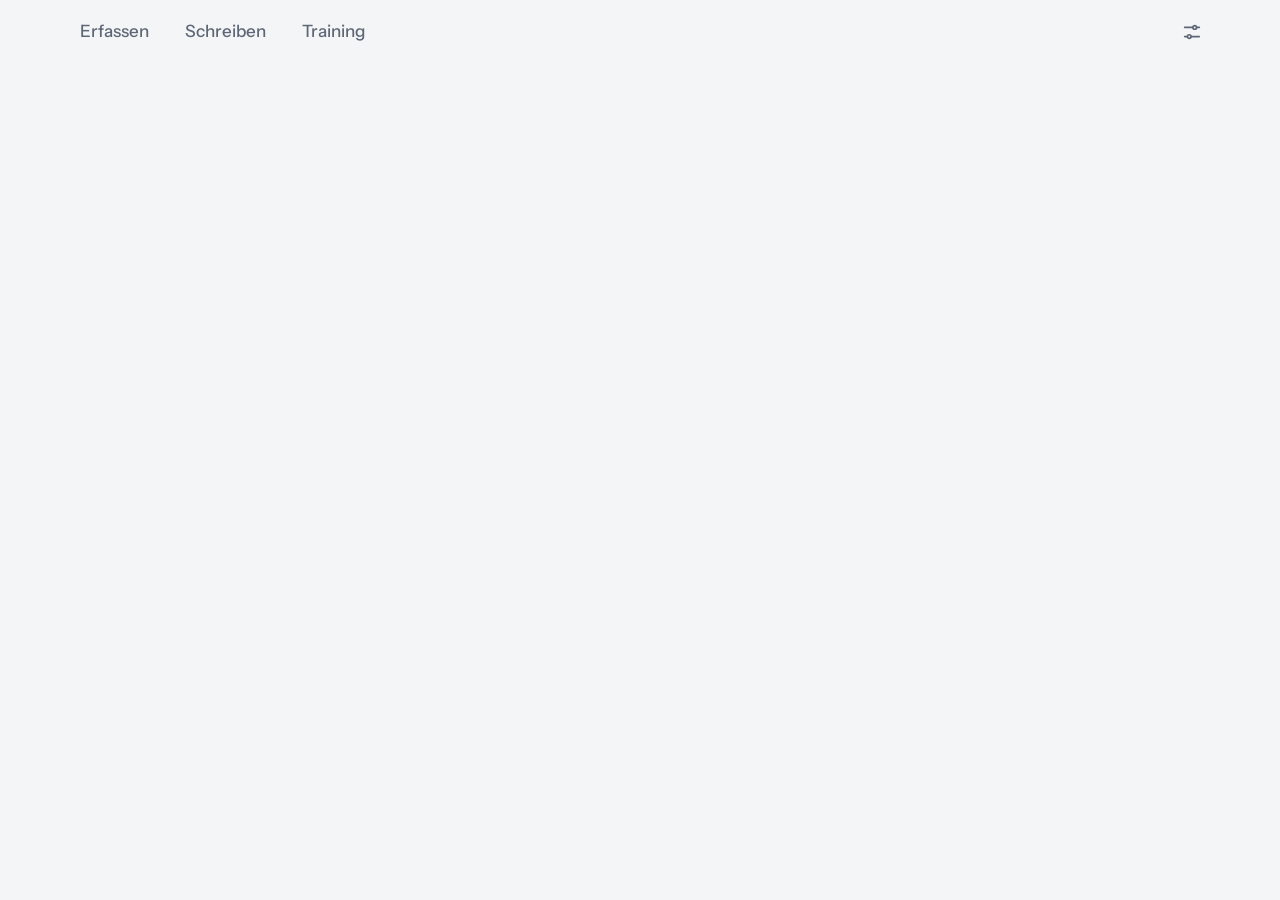
==== commit ec78a3b6: "feat(write): page mode writes structured documents and shows them as the PDF does The page mode pass" ====
--- a/web/index.html
+++ b/web/index.html
@@ -20,6 +20,8 @@
 <svg width="0" height="0" style="position:absolute" aria-hidden="true">
   <defs>
     <symbol id="i-undo" viewBox="0 0 24 24"><path d="M9 14 4 9l5-5"/><path d="M4 9h10.5a5.5 5.5 0 0 1 0 11H11"/></symbol>
+    <symbol id="i-redo" viewBox="0 0 24 24"><path d="M15 14l5-5-5-5"/><path d="M20 9H9.5a5.5 5.5 0 0 0 0 11H13"/></symbol>
+    <symbol id="i-eraser" viewBox="0 0 24 24"><path d="M8.5 19.5 3.8 14.8a1.8 1.8 0 0 1 0-2.6l8.4-8.4a1.8 1.8 0 0 1 2.6 0l4.4 4.4a1.8 1.8 0 0 1 0 2.6l-8.8 8.7z"/><path d="M8.6 8.4l7 7"/><path d="M8.5 19.5H20"/></symbol>
     <symbol id="i-clear" viewBox="0 0 24 24"><path d="M5 7h14"/><path d="M10 7V5h4v2"/><path d="M7 7l1 12h8l1-12"/></symbol>
     <symbol id="i-skip" viewBox="0 0 24 24"><path d="M5 6l7 6-7 6"/><path d="M13 6l7 6-7 6"/></symbol>
     <symbol id="i-check" viewBox="0 0 24 24"><path d="M5 12.5l4.5 4.5L19 7.5"/></symbol>
@@ -35,6 +37,8 @@
     <symbol id="i-copy" viewBox="0 0 24 24"><rect x="8.5" y="8.5" width="11" height="11" rx="2"/><path d="M15.5 8.5V6.5a2 2 0 0 0-2-2h-7a2 2 0 0 0-2 2v7a2 2 0 0 0 2 2h2"/></symbol>
     <symbol id="i-nib" viewBox="0 0 24 24"><path d="M12 3.5 17.5 10 12 20.5 6.5 10z"/><path d="M12 13.2v7.3"/><circle cx="12" cy="11.6" r="1.4"/></symbol>
     <symbol id="i-expand" viewBox="0 0 24 24"><path d="M4 9V4h5M15 4h5v5M20 15v5h-5M9 20H4v-5"/></symbol>
+    <symbol id="i-more" viewBox="0 0 24 24"><circle cx="5.5" cy="12" r="1.3"/><circle cx="12" cy="12" r="1.3"/><circle cx="18.5" cy="12" r="1.3"/></symbol>
+    <symbol id="i-share" viewBox="0 0 24 24"><path d="M12 15V4"/><path d="M7.5 8.5 12 4l4.5 4.5"/><path d="M5 12v6.5A1.5 1.5 0 0 0 6.5 20h11a1.5 1.5 0 0 0 1.5-1.5V12"/></symbol>
     <symbol id="i-shrink" viewBox="0 0 24 24"><path d="M9 4v5H4M15 4v5h5M20 15h-5v5M4 15h5v5"/></symbol>
   </defs>
 </svg>
@@ -103,15 +107,23 @@
         </div>
         <div class="cap-tools" role="toolbar" aria-label="Zeile">
           <button class="btn tool" id="cap-undo" type="button" aria-label="Rückgängig"><svg class="ic"><use href="#i-undo"/></svg><span>Rückgängig</span></button>
+          <button class="btn tool icon" id="cap-again" type="button" aria-label="Wiederholen" title="Wiederholen" disabled><svg class="ic"><use href="#i-redo"/></svg></button>
+          <button class="btn tool" id="cap-erase" type="button" aria-label="Radieren"><svg class="ic"><use href="#i-eraser"/></svg><span>Radieren</span></button>
+          <button class="btn tool erase-only" id="erase-cancel" type="button"><svg class="ic"><use href="#i-back"/></svg><span>Abbrechen</span></button>
+          <p class="erase-status erase-only" id="erase-status" aria-live="polite"></p>
+          <button class="btn primary danger erase-only" id="erase-ok" type="button" disabled><svg class="ic"><use href="#i-eraser"/></svg><span>Entfernen</span></button>
           <span class="sep" aria-hidden="true"></span>
           <button class="btn tool" id="cap-skip" type="button" aria-label="Überspringen"><svg class="ic"><use href="#i-skip"/></svg><span>Überspringen</span></button>
           <button class="btn tool" id="cap-clear" type="button" aria-label="Löschen"><svg class="ic"><use href="#i-clear"/></svg><span>Löschen</span></button>
           <span class="spacer"></span>
           <button class="btn tool" id="cap-look" type="button" aria-label="Stift & Papier" aria-haspopup="dialog"><svg class="ic"><use href="#i-nib"/></svg><span>Stift &amp; Papier</span></button>
           <button class="btn tool" id="cap-fs" type="button" aria-label="Vollbild" aria-pressed="false"><svg class="ic"><use id="cap-fs-icon" href="#i-expand"/></svg><span id="cap-fs-label">Vollbild</span></button>
+          <button class="btn tool icon" id="cap-more" type="button" aria-label="Mehr" title="Mehr" aria-haspopup="menu" aria-expanded="false" aria-controls="cap-menu" hidden><svg class="ic"><use href="#i-more"/></svg></button>
           <span class="sep" aria-hidden="true"></span>
-          <button class="btn primary" id="cap-done" type="button"><svg class="ic"><use href="#i-check"/></svg><span>Fertig</span></button>
-        </div>
+          <button class="btn primary" id="cap-done" type="button" aria-label="Fertig"><svg class="ic"><use href="#i-check"/></svg><span>Fertig</span></button>
+        </div>
+        <!-- On a narrow screen Überspringen, Stift & Papier and Vollbild move in here (view.js fitTools). -->
+        <div class="cap-menu" id="cap-menu" role="menu" aria-label="Mehr" hidden></div>
         <div class="sheet" id="cap-sheet">
           <canvas id="cap-canvas"></canvas>
           <p class="sheet-hint" id="cap-hint">Schreib mit dem Stift auf die Linie.</p>
@@ -129,6 +141,7 @@
         </div>
         <ul class="qa" id="confirm-qa" hidden></ul>
         <div class="actions">
+          <button class="btn" id="confirm-back" type="button"><svg class="ic"><use href="#i-back"/></svg><span>Zurück zum Blatt</span></button>
           <button class="btn" id="confirm-redo" type="button"><svg class="ic"><use href="#i-again"/></svg><span>Nochmal</span></button>
           <button class="btn primary" id="confirm-ok" type="button"><svg class="ic"><use href="#i-check"/></svg><span id="confirm-ok-label">Ja, weiter</span></button>
         </div>
@@ -181,13 +194,19 @@
 
   <!-- Generate: text in, handwriting out -->
   <section class="view view-write" id="v-schreiben" hidden>
-    <div class="gen" id="gen">
+    <div class="gen" id="gen" data-mode="zettel">
+
+      <!-- Zettel: a short text on a sheet of its own size; Seite: A4 pages and a PDF (page-view.js) -->
+      <div class="gen-modes" role="radiogroup" aria-label="Art">
+        <button class="gen-choice" type="button" role="radio" aria-checked="true" data-mode="zettel">Zettel</button>
+        <button class="gen-choice" type="button" role="radio" aria-checked="false" data-mode="seite">Seite</button>
+      </div>
 
       <!-- The sheet. It is always there; without a model it says why and what to do. -->
       <div class="gen-stage" id="gen-stage">
         <div class="gen-paper" id="gen-paper">
           <canvas class="gen-lines" id="gen-lines" aria-hidden="true"></canvas>
-          <canvas id="gen-canvas" aria-label="Geschriebener Text"></canvas>
+          <div id="gen-canvas" role="img" aria-label="Geschriebener Text"></div>
           <p class="gen-empty" id="gen-empty">Hier erscheint deine Schrift.</p>
           <div class="gen-state" id="gen-model" role="status">
             <div class="gen-state-in">
@@ -203,16 +222,26 @@
         </div>
       </div>
 
+      <!-- Seite: the A4 pages, one canvas each; a tap on a word marks its piece for rewriting -->
+      <div class="pg-stage" id="pg-stage" data-only="seite" hidden>
+        <div class="pg-pages" id="pg-pages">
+          <p class="pg-empty" id="pg-empty">Hier erscheinen deine Seiten.</p>
+          <div class="pg-pick" id="pg-pick" hidden><button class="pg-redo" id="pg-redo" type="button"><svg class="ic" aria-hidden="true"><use href="#i-again"/></svg><span>Neu schreiben</span></button></div>
+        </div>
+      </div>
+
       <div class="gen-dock" id="gen-work" hidden>
         <div class="gen-row">
           <div class="gen-status">
             <span class="gen-busy" id="gen-busy" hidden><span class="pen-dot" aria-hidden="true"></span><span id="gen-busy-text" role="status">schreibt …</span></span>
+            <span class="gen-busy" id="pg-busy" data-only="seite" hidden><span class="pen-dot" aria-hidden="true"></span><span id="pg-busy-text" role="status"></span><span class="pbar" id="pg-bar" hidden><span id="pg-fill"></span></span></span>
+            <span class="gen-info pg-info" id="pg-info" data-only="seite" role="status" hidden></span>
             <span class="gen-info" id="gen-info"><span id="gi-text" role="status"></span><span class="pbar" id="gi-bar" hidden><span id="gi-fill"></span></span></span>
           </div>
           <div class="gen-tools">
-            <button class="gen-tool" id="gen-again" type="button" title="Denselben Text noch einmal schreiben" disabled><svg class="ic" aria-hidden="true"><use href="#i-again"/></svg><span>Nochmal</span></button>
+            <button class="gen-tool" id="gen-again" data-only="zettel" type="button" title="Denselben Text noch einmal schreiben" disabled><svg class="ic" aria-hidden="true"><use href="#i-again"/></svg><span>Nochmal</span></button>
             <button class="gen-tool" id="gen-style-btn" type="button" aria-expanded="false" aria-controls="gen-style"><svg class="ic" aria-hidden="true"><use href="#i-nib"/></svg><span>Stil</span></button>
-            <div class="gen-menu-wrap">
+            <div class="gen-menu-wrap" data-only="zettel">
               <button class="gen-tool" id="gen-save" type="button" aria-haspopup="menu" aria-expanded="false" aria-controls="gen-save-menu" disabled><svg class="ic" aria-hidden="true"><use href="#i-down"/></svg><span>Speichern</span></button>
               <div class="gen-menu" id="gen-save-menu" role="menu" hidden>
                 <button type="button" role="menuitem" id="gen-png" disabled>Als Bild</button>
@@ -221,6 +250,8 @@
                 <button type="button" role="menuitem" id="gen-copy" disabled hidden>Kopieren</button>
               </div>
             </div>
+            <button class="gen-tool" id="pg-share" data-only="seite" type="button" aria-label="Teilen" disabled hidden><svg class="ic" aria-hidden="true"><use href="#i-share"/></svg><span class="pg-long">Teilen</span></button>
+            <button class="gen-tool" id="pg-pdf" data-only="seite" type="button" disabled><svg class="ic" aria-hidden="true"><use href="#i-down"/></svg><span class="pg-long">PDF herunterladen</span><span class="pg-short">PDF</span></button>
           </div>
         </div>
 
@@ -243,7 +274,14 @@
                 <button class="gen-choice gen-w" type="button" role="radio" aria-checked="false" data-k="width" data-v="0.42" aria-label="Dick" title="Dick"><i style="height:4px"></i></button>
               </div>
             </div>
-            <label class="gen-opt"><span class="gen-opt-l">Größe</span><input type="range" id="gen-size" min="6" max="30" step="1" value="11"></label>
+            <label class="gen-opt" data-only="zettel"><span class="gen-opt-l">Größe</span><input type="range" id="gen-size" min="6" max="30" step="1" value="11"></label>
+            <div class="gen-opt" data-only="seite"><span class="gen-opt-l" id="gs-docsize-l">Schrift</span>
+              <div class="gen-choices" role="radiogroup" aria-labelledby="gs-docsize-l">
+                <button class="gen-choice" type="button" role="radio" aria-checked="false" data-k="docsize" data-v="klein">Klein</button>
+                <button class="gen-choice" type="button" role="radio" aria-checked="true" data-k="docsize" data-v="mittel">Mittel</button>
+                <button class="gen-choice" type="button" role="radio" aria-checked="false" data-k="docsize" data-v="gross">Groß</button>
+              </div>
+            </div>
             <div class="gen-opt gen-opt-paper"><span class="gen-opt-l" id="gs-paper-l">Papier</span>
               <div class="gen-choices" role="radiogroup" aria-labelledby="gs-paper-l">
                 <button class="gen-choice" type="button" role="radio" aria-checked="false" data-k="paper" data-v="blanko">Blanko</button>
@@ -263,7 +301,7 @@
             <label class="gen-opt gen-opt-model" id="gen-model-row" hidden><span class="gen-opt-l">Modell</span>
               <select class="gen-select" id="gen-model-pick"><option value="newest">Neuestes</option></select></label>
             <label class="gen-opt"><span class="gen-opt-l">Lesbarkeit</span><input type="range" id="gen-bias" min="0" max="1.2" step="0.05" value="0.4"></label>
-            <label class="gen-opt"><span class="gen-opt-l">Zeilenabstand</span><input type="range" id="gen-spacing" min="5" max="9" step="0.25" value="6.5"></label>
+            <label class="gen-opt" data-only="zettel"><span class="gen-opt-l">Zeilenabstand</span><input type="range" id="gen-spacing" min="5" max="9" step="0.25" value="6.5"></label>
             <div class="gen-opt" id="gen-ink-row"><span class="gen-opt-l" id="gen-ink-l">Tinte</span>
               <div class="gen-inks" id="gen-inks" role="radiogroup" aria-labelledby="gen-ink-l">
                 <button class="gen-ink" type="button" role="radio" aria-checked="true" data-ink="blueblack" aria-label="Blauschwarz" title="Blauschwarz"><i></i></button>
@@ -271,18 +309,47 @@
                 <button class="gen-ink" type="button" role="radio" aria-checked="false" data-ink="blue" aria-label="Königsblau" title="Königsblau"><i></i></button>
               </div>
             </div>
-          </div>
-        </div>
-
-        <div class="gen-composer">
+            <div class="gen-opt" data-only="seite"><span class="gen-opt-l">PDF</span>
+              <label class="pg-switch"><input type="checkbox" role="switch" id="pg-textlayer" checked><span>Text durchsuchbar</span></label>
+            </div>
+          </div>
+        </div>
+
+        <div class="gen-composer" data-only="zettel">
           <label class="sr-only" for="gen-text">Text</label>
           <textarea id="gen-text" rows="1" maxlength="4000" placeholder="Was soll ich schreiben?" autocomplete="off" spellcheck="true" enterkeyhint="enter"></textarea>
           <button class="gen-go" id="gen-write" type="button" title="Strg + Eingabe">Schreiben</button>
           <button class="gen-go stop" id="gen-cancel" type="button" hidden><i aria-hidden="true"></i>Abbrechen</button>
         </div>
-        <p class="gen-note" id="gen-note" role="status" hidden></p>
-        <p class="gen-note" id="gen-chars" hidden></p>
-        <p class="gen-note" id="gen-bad" hidden></p>
+        <div class="gen-composer pg-composer" data-only="seite">
+          <label class="sr-only" for="pg-text">Text für die Seiten</label>
+          <textarea id="pg-text" rows="2" maxlength="40000" placeholder="Text tippen oder einfügen" autocomplete="off" spellcheck="true" enterkeyhint="enter"></textarea>
+          <button class="gen-go" id="pg-write" type="button" title="Strg + Eingabe">Schreiben</button>
+          <button class="gen-go stop" id="pg-cancel" type="button" hidden><i aria-hidden="true"></i>Abbrechen</button>
+        </div>
+        <!-- Formatierung: what to type for headings, lists, marks; the format; an example (format-help.js) -->
+        <div class="pg-fmt-row" data-only="seite">
+          <button class="gen-tool" id="pg-format" type="button" aria-expanded="false" aria-controls="pg-format-panel">Formatierung</button>
+          <span class="pg-detected" id="pg-detected"></span>
+        </div>
+        <div class="pg-fmt" id="pg-format-panel" data-only="seite" role="region" aria-label="Formatierung" hidden>
+          <div class="pg-fmt-top">
+            <div class="gen-opt"><span class="gen-opt-l" id="pg-format-l">Format</span>
+              <div class="gen-choices pg-fmt-choices" role="radiogroup" aria-labelledby="pg-format-l"></div>
+            </div>
+            <div class="pg-fmt-example">
+              <button class="gen-tool" id="pg-example" type="button">Beispiel einsetzen</button>
+              <button class="gen-tool" id="pg-example-keep" type="button" hidden>Behalten</button>
+              <button class="gen-tool" id="pg-example-undo" type="button" hidden><svg class="ic" aria-hidden="true"><use href="#i-undo"/></svg><span>Rückgängig</span></button>
+            </div>
+          </div>
+          <dl class="pg-ref"></dl>
+        </div>
+        <p class="gen-note" id="gen-note" data-only="zettel" role="status" hidden></p>
+        <p class="gen-note" id="gen-chars" data-only="zettel" hidden></p>
+        <p class="gen-note" id="gen-bad" data-only="zettel" hidden></p>
+        <p class="gen-note" id="pg-note" data-only="seite" role="status" hidden></p>
+        <p class="gen-note" id="pg-chars" data-only="seite" hidden></p>
       </div>
     </div>
   </section>
--- a/web/styles.css
+++ b/web/styles.css
@@ -175,6 +175,53 @@
 .cap-tools .spacer { flex: 1; }
 .cap-tools .sep { width: 1px; height: 28px; background: var(--line); margin: 0 14px; flex: none; }
 .cap-tools .btn.primary { min-width: 156px; }
+/* Undo / redo / eraser (SPEC 2.3). The eraser bar takes the same row at the same height. */
+:root { --paper-light-erase: #C8102E; --paper-dark-erase: #FF7A7A; --danger: #B4232F; --danger-ink: #FFFFFF; }
+@media (prefers-color-scheme: dark) { :root { --danger: #FF8A8A; --danger-ink: #2A0B0E; } }
+.cap-tools { height: var(--tap); }          /* fixed: a taller row would move the sheet and pause the line */
+.cap-tools > .btn { height: var(--tap); white-space: nowrap; flex: none; }
+/* The row must fit in one line (view.js fitTools measures it and adds fit1..fit7 step by step):
+   tighter spacing first, then labels go where they are least needed, then three buttons move
+   behind "Mehr", then Fertig gets compact. */
+.cap.fit1 .cap-tools .btn.tool:not(.erase-only) { padding: 0 10px; gap: 6px; }
+.cap.fit1 .cap-tools .sep { margin: 0 8px; }
+.cap.fit2 .cap-tools #cap-look span, .cap.fit2 .cap-tools #cap-fs span,
+.cap.fit3 .cap-tools #cap-skip span, .cap.fit3 .cap-tools #cap-clear span,
+.cap.fit4 .cap-tools .btn.tool:not(.erase-only) span { display: none; }
+.cap.fit2 .cap-tools #cap-look, .cap.fit2 .cap-tools #cap-fs,
+.cap.fit3 .cap-tools #cap-skip, .cap.fit3 .cap-tools #cap-clear,
+.cap.fit4 .cap-tools .btn.tool:not(.erase-only) { min-width: 48px; padding: 0 13px; }   /* 48 wide, 52 high */
+.cap.fit4 .cap-tools { gap: 0; }
+.cap.fit4 .cap-tools .sep { margin: 0 6px; }
+.cap.fit6 .cap-tools .sep { display: none; }
+.cap.fit6 .cap-tools .btn.primary { min-width: 0; padding: 0 18px; }
+.cap.fit7 .cap-tools #cap-done span { display: none; }
+.cap.fit7 .cap-tools #cap-done { padding: 0; min-width: var(--tap); }
+.cap-write { position: relative; }
+.cap-menu { position: absolute; right: 0; z-index: 5; display: grid; gap: 2px; padding: 6px; min-width: 240px;
+  background: var(--sheet); border: 1px solid var(--line); border-radius: 14px; box-shadow: var(--shadow); }
+.cap-menu[hidden] { display: none; }
+.cap-menu .btn { justify-content: flex-start; width: 100%; height: var(--tap); white-space: nowrap; }
+.cap-menu .btn.tool { color: var(--ink); }
+.cap-tools #cap-more[aria-expanded="true"] { color: var(--ink); background: var(--sheet); }
+.erase-status.nudge { animation: nudge .32s ease-in-out; }
+@keyframes nudge { 20% { transform: translateX(-4px); } 50% { transform: translateX(4px); } 80% { transform: translateX(-2px); } }
+@media (prefers-reduced-motion: reduce) { .erase-status.nudge { animation: none; } }
+@media (orientation: portrait) and (max-width: 700px) {
+  .cap[data-mode="erase"] .cap-tools #erase-cancel span { display: none; }
+  .cap-tools .erase-status { font-size: 13px; padding: 0 6px; }
+}
+.cap-tools .btn.tool.icon { padding: 0; min-width: var(--tap); }
+.cap-tools > .erase-only { display: none; }
+.cap[data-mode="erase"] .cap-tools > :not(.erase-only) { display: none; }
+.cap[data-mode="erase"] .cap-tools > .erase-only { display: inline-flex; }
+.cap[data-mode="erase"] .cap-tools .erase-only span { display: inline; }
+.erase-status { flex: 1; min-width: 0; align-items: center; justify-content: center; text-align: center; padding: 0 12px;
+  font-size: 15px; line-height: 1.3; color: var(--ink); max-height: var(--tap); overflow: hidden; }
+.btn.danger { background: var(--danger); color: var(--danger-ink); }
+.btn.danger:hover { background: color-mix(in srgb, var(--danger) 88%, var(--ink)); }
+.cap[data-mode="erase"] .sheet canvas { cursor: pointer; }
+.cap[data-quiet] .cap-tools .btn:active, .cap[data-quiet] .cap-menu .btn:active { transform: none; }
 .sheet {
   position: relative; flex: 1; min-height: 200px; max-height: 420px;
   background: var(--paper-light-bg); border-radius: 18px; box-shadow: var(--shadow);
@@ -190,16 +237,7 @@
 .turn-hint { display: none; margin-top: 12px; font-size: 15px; color: var(--muted); text-align: center; }
 @media (orientation: portrait) and (max-width: 700px) {
   .turn-hint { display: block; }
-  .cap-tools .btn.tool span { display: none; }
-  .cap-tools { gap: 0; }
-  .cap-tools .btn.tool { min-width: 48px; padding: 0 12px; }
-  .cap-tools .sep { margin: 0 6px; }
-  .cap-tools .btn.primary { min-width: 0; padding: 0 18px; }
   .sheet { max-height: 300px; }
-}
-@media (max-width: 1100px) and (orientation: landscape) {
-  .cap-tools .btn.tool { padding: 0 10px; }
-  .cap-tools .sep { margin: 0 8px; }
 }
 
 /* ---------- Stift & Papier ---------- */
@@ -392,8 +430,12 @@
   color-scheme: dark;
   box-shadow: 0 0 0 1px rgba(255, 255, 255, .06), 0 1px 2px rgba(20, 26, 38, .08), 0 14px 30px -14px rgba(20, 26, 38, .3);
 }
-.gen-paper canvas { display: block; width: 100%; }
-.gen-paper #gen-canvas { position: relative; }                 /* the ink, over the paper's lines */
+/* The paper's bitmap can be taller than the sheet (it grows in steps, view.js: GROW): shown
+   at the sheet's width from its top, the rest cut off. */
+.gen-paper canvas { display: block; width: 100%; object-fit: cover; object-position: top; }
+/* the ink, over the paper's lines: strips stacked from the top, the last one cut off */
+.gen-paper #gen-canvas { position: relative; overflow: hidden; }
+.gen-paper #gen-canvas canvas { position: absolute; left: 0; }
 .gen-paper .gen-lines { position: absolute; left: 0; top: 0; border-radius: inherit; }
 .gen-empty {
   position: absolute; inset: 0; display: grid; place-items: center; text-align: center; padding: 24px;
@@ -533,3 +575,96 @@
 .gen-go.stop i { width: 10px; height: 10px; border-radius: 2px; background: currentColor; }
 .gen-note { font-size: 14px; color: var(--muted); padding: 4px 4px 0; }
 #gen-note { color: var(--ink); }
+
+/* ---------- Schreiben: Zettel / Seite ----------
+   One switch above the sheet.  Seite shows A4 pages fitted to the column, one under
+   the other, each the paper of its own scheme; the dock below is the same as Zettel's. */
+.gen[data-mode="seite"] [data-only="zettel"], .gen[data-mode="zettel"] [data-only="seite"] { display: none !important; }
+.gen-modes { flex: none; display: flex; margin: 0 0 2px -10px; }
+.gen-modes .gen-choice { font-weight: 500; }
+.pg-stage {
+  flex: 1; min-height: 0; overflow-y: auto; overscroll-behavior: contain; scrollbar-width: thin;
+  margin: 0 -12px; padding: 4px 12px 18px;
+}
+.pg-pages { position: relative; display: grid; gap: 20px; --pg-hint: #8B93A0; }
+.pg-pages[data-scheme="light_on_dark"] { --pg-hint: var(--paper-dark-muted); }
+.pg-page {
+  position: relative; aspect-ratio: 210 / 297; background: var(--paper-light-bg); border-radius: 3px;
+  box-shadow: 0 0 0 1px var(--gen-paper-edge), 0 1px 2px rgba(20, 26, 38, .06), 0 14px 30px -14px rgba(20, 26, 38, .22);
+  touch-action: pan-y; cursor: pointer;
+}
+.pg-pages[data-scheme="light_on_dark"] .pg-page { background: var(--paper-dark-bg); box-shadow: 0 0 0 1px rgba(255, 255, 255, .06), 0 14px 30px -14px rgba(20, 26, 38, .3); }
+.pg-page canvas { display: block; width: 100%; height: 100%; border-radius: inherit; }
+/* The piece picked for rewriting, laid over the page: blended so that the ink stays on top. */
+.pg-mark { position: absolute; pointer-events: none; background: #DCE3F7; mix-blend-mode: darken; }
+.pg-pages[data-scheme="light_on_dark"] .pg-mark { background: #34406A; mix-blend-mode: lighten; }
+.pg-empty { position: absolute; left: 0; right: 0; top: 2.6%; z-index: 1; text-align: center; padding: 0 24px; color: var(--pg-hint); pointer-events: none; }
+.pg-pick {
+  position: absolute; left: 0; top: 0; z-index: 3; padding: 4px;
+  background: var(--sheet); border: 1px solid var(--line); border-radius: 14px; box-shadow: 0 10px 28px rgba(20, 26, 38, .18);
+}
+.pg-redo {
+  appearance: none; border: 0; background: none; font: inherit; font-size: 16px; font-weight: 600; color: var(--accent);
+  display: inline-flex; align-items: center; gap: 8px; height: 48px; padding: 0 16px; border-radius: 10px;
+  cursor: pointer; touch-action: manipulation; white-space: nowrap;
+}
+.pg-redo .ic { width: 18px; height: 18px; stroke-width: 1.9; }
+.pg-redo:not(:disabled):hover { background: var(--accent-soft); }
+.pg-redo:disabled { color: var(--muted); cursor: default; }
+.pg-redo:focus-visible { outline: 3px solid color-mix(in srgb, var(--accent) 55%, transparent); outline-offset: -3px; }
+.gen-busy .pbar { flex: none; width: 72px; margin: 0; }
+.gen-dock { grid-template-columns: minmax(0, 1fr); }      /* a long status line never widens the column */
+#pg-busy-text { min-width: 0; white-space: nowrap; overflow: hidden; text-overflow: ellipsis; }
+#pg-text {
+  flex: 1; min-width: 0; font: inherit; font-size: 17px; line-height: 25px; color: var(--ink);
+  background: none; border: 0; outline: 0; resize: none; padding: 11px 0; margin: 0;
+  max-height: min(30vh, 220px); overflow-y: auto; scrollbar-width: thin;
+}
+#pg-text::placeholder { color: var(--muted); }
+/* Away from the keyboard the text steps back to two lines: the pages are the thing to look at. */
+/* (25 px lines: 11 + 2 x 25 shows exactly two; the bottom padding moves out of the box so no third line peeks in) */
+.pg-composer:not(:focus-within) #pg-text { max-height: 61px; padding-bottom: 0; margin-bottom: 11px; }
+/* Formatierung: a quiet tool under the text line; its panel opens there, in the style of
+   Stil, and scrolls inside itself.  What to type is set in the system's monospace, so
+   that marks like ** and == read exactly as they must be typed. */
+.pg-fmt-row { display: flex; align-items: center; gap: 12px; margin: -4px 0 -6px -8px; }
+.pg-fmt-row .gen-tool { font-size: 14px; padding: 0 10px; }
+.pg-fmt-row .gen-tool::before { inset: 8px 0; }
+.pg-detected { margin-left: auto; padding-right: 4px; font-size: 14px; color: var(--muted); }
+.pg-fmt {
+  --gen-label: 104px;
+  max-height: min(46dvh, 420px); overflow-y: auto; overscroll-behavior: contain; scrollbar-width: thin;
+  padding: 2px 12px 10px; margin: 0 -8px;      /* room for the choices' marks, which reach 10 px left of their text */
+}
+.pg-fmt-top { display: flex; flex-wrap: wrap; align-items: center; column-gap: 24px; }
+.pg-fmt-top .gen-opt { flex: 1 1 420px; }
+.pg-fmt-example { display: flex; flex-wrap: wrap; margin-left: -12px; }
+.pg-fmt-example .gen-tool .ic { width: 16px; height: 16px; }
+.pg-fmt-example .pg-ask { color: var(--accent); }
+.pg-ref {
+  display: grid; grid-template-columns: max-content minmax(0, 1fr); column-gap: 24px; row-gap: 9px;
+  margin: 8px 0 0; padding-top: 14px; border-top: 1px solid var(--line); font-size: 14px; line-height: 1.45;
+}
+.pg-ref dt { font-family: ui-monospace, "SF Mono", Menlo, Consolas, "Roboto Mono", monospace; font-size: 13.5px; color: var(--ink); white-space: pre; }
+.pg-ref dd { margin: 0; color: var(--muted); }
+@media (max-width: 760px) {
+  .pg-fmt { --gen-label: 100px; max-height: min(38dvh, 340px); }
+}
+@media (max-width: 560px) {
+  /* the four formats need the whole width; the radiogroup keeps its name for screen readers */
+  .pg-fmt-top .gen-opt { grid-template-columns: minmax(0, 1fr); }
+  .pg-fmt-top .gen-opt-l { display: none; }
+  .pg-ref { grid-template-columns: minmax(0, 1fr); row-gap: 2px; }
+  .pg-ref dt { white-space: pre-wrap; margin-top: 8px; }
+  .pg-ref dt:first-child { margin-top: 0; }
+  .gen:has(> .gen-dock #pg-format-panel:not([hidden])) .gen-modes { display: none; }
+}
+.pg-switch { display: inline-flex; align-items: center; gap: 12px; min-height: 48px; font-size: 15px; color: var(--ink); cursor: pointer; justify-self: start; }
+.pg-short { display: none; }
+@media (max-width: 560px) {
+  .pg-long { display: none; } .pg-short { display: inline; } .pg-pages { gap: 14px; } #pg-bar { display: none; }
+  /* On a phone the open Stil bar needs the height; nobody switches modes while choosing a pen. */
+  .gen:has(> .gen-dock #gen-style:not([hidden])) .gen-modes { display: none; }
+  /* the short progress fits beside the tools; the longer hint when done may take two lines */
+  .gen-status:has(> #pg-busy:not([hidden])) { flex-basis: 110px; }
+}
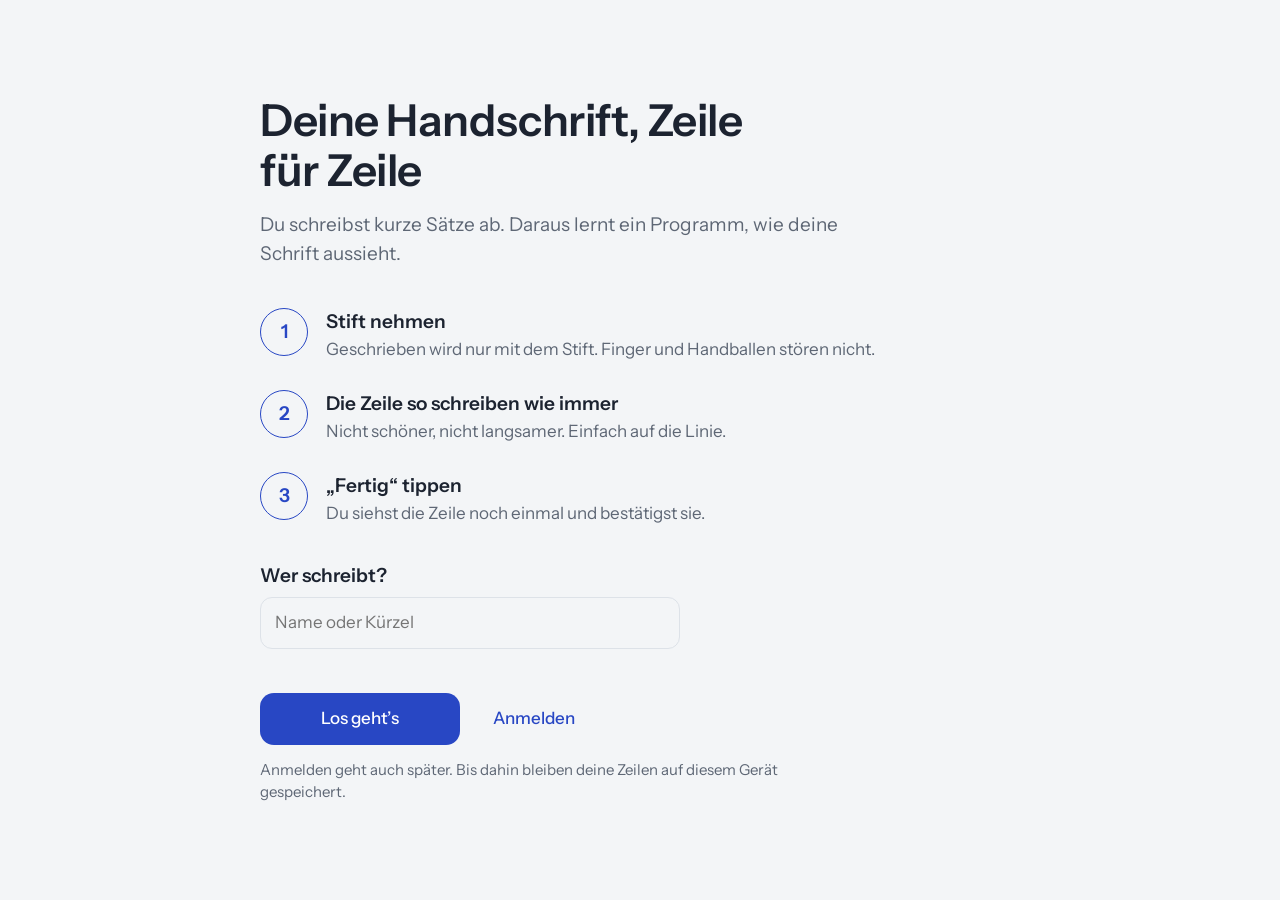
==== commit 96bc3e42: "feat(write): split screen for the page mode - editor at the left, document at the right From 900 px " ====
--- a/web/index.html
+++ b/web/index.html
@@ -40,6 +40,7 @@
     <symbol id="i-more" viewBox="0 0 24 24"><circle cx="5.5" cy="12" r="1.3"/><circle cx="12" cy="12" r="1.3"/><circle cx="18.5" cy="12" r="1.3"/></symbol>
     <symbol id="i-share" viewBox="0 0 24 24"><path d="M12 15V4"/><path d="M7.5 8.5 12 4l4.5 4.5"/><path d="M5 12v6.5A1.5 1.5 0 0 0 6.5 20h11a1.5 1.5 0 0 0 1.5-1.5V12"/></symbol>
     <symbol id="i-shrink" viewBox="0 0 24 24"><path d="M9 4v5H4M15 4v5h5M20 15h-5v5M4 15h5v5"/></symbol>
+    <symbol id="i-panel" viewBox="0 0 24 24"><rect x="3.5" y="5" width="17" height="14" rx="2"/><path d="M9.5 5v14"/></symbol>
   </defs>
 </svg>
 
@@ -254,6 +255,20 @@
             <button class="gen-tool" id="pg-pdf" data-only="seite" type="button" disabled><svg class="ic" aria-hidden="true"><use href="#i-down"/></svg><span class="pg-long">PDF herunterladen</span><span class="pg-short">PDF</span></button>
           </div>
         </div>
+        <!-- Seite: marks for a touch keyboard, on the selection or the current line (editor-tools.js) -->
+        <div class="pg-marks" id="pg-marks" data-only="seite" role="toolbar" aria-label="Auszeichnen">
+          <button class="gen-tool" type="button" data-tool="heading">Überschrift</button>
+          <button class="gen-tool" type="button" data-tool="list">Liste</button>
+          <button class="gen-tool" type="button" data-tool="check">Kästchen</button>
+          <button class="gen-tool" type="button" data-tool="bold">kräftig</button>
+          <button class="gen-tool" type="button" data-tool="underline">unterstreichen</button>
+          <button class="gen-tool" type="button" data-tool="mark">markieren</button>
+          <button class="gen-tool" type="button" data-tool="color">Farbe</button>
+          <button class="gen-tool" type="button" data-tool="arrow">Pfeil</button>
+          <button class="gen-tool" type="button" data-tool="box">Merkkasten</button>
+          <button class="gen-tool" type="button" data-tool="center">Mitte</button>
+          <button class="gen-tool" type="button" data-tool="date">Datum</button>
+        </div>
 
         <!-- Stil: the look of the sheet (the same options as when recording), then the finer controls -->
         <div class="gen-style" id="gen-style" hidden>
@@ -329,8 +344,10 @@
         </div>
         <!-- Formatierung: what to type for headings, lists, marks; the format; an example (format-help.js) -->
         <div class="pg-fmt-row" data-only="seite">
+          <button class="gen-tool pg-editor-btn" id="pg-editor-btn" type="button" aria-controls="pg-text" aria-expanded="true" aria-label="Text ausblenden"><svg class="ic" aria-hidden="true"><use href="#i-panel"/></svg></button>
           <button class="gen-tool" id="pg-format" type="button" aria-expanded="false" aria-controls="pg-format-panel">Formatierung</button>
           <span class="pg-detected" id="pg-detected"></span>
+          <button class="gen-tool pg-size-btn" id="pg-size-btn" type="button" aria-controls="pg-text" aria-label="Textfeld vergrößern"><svg class="ic" aria-hidden="true"><use href="#i-expand"/></svg></button>
         </div>
         <div class="pg-fmt" id="pg-format-panel" data-only="seite" role="region" aria-label="Formatierung" hidden>
           <div class="pg-fmt-top">
--- a/web/styles.css
+++ b/web/styles.css
@@ -654,6 +654,7 @@
   /* the four formats need the whole width; the radiogroup keeps its name for screen readers */
   .pg-fmt-top .gen-opt { grid-template-columns: minmax(0, 1fr); }
   .pg-fmt-top .gen-opt-l { display: none; }
+  .pg-fmt-top .gen-choice { padding: 0 6px; }      /* all four on one row at 360 px */
   .pg-ref { grid-template-columns: minmax(0, 1fr); row-gap: 2px; }
   .pg-ref dt { white-space: pre-wrap; margin-top: 8px; }
   .pg-ref dt:first-child { margin-top: 0; }
@@ -668,3 +669,89 @@
   /* the short progress fits beside the tools; the longer hint when done may take two lines */
   .gen-status:has(> #pg-busy:not([hidden])) { flex-basis: 110px; }
 }
+
+/* ---------- Seite: the editor ----------
+   Wide (900 px and up): the text on the left over the full height, the pages on the
+   right, one bar under both: under the text what belongs to it, under the pages what
+   belongs to them.  Stil and Formatierung open over their own half without moving
+   anything.  Narrow: pages above, the text below, as before; the mark tools take the
+   status row's place while the text has the focus, so they cost the text no line.
+   --pg-kb (the on-screen keyboard's height) and --pg-vh (what is visible above it) come
+   from editor-tools.js. */
+.gen[data-mode="seite"] { margin-bottom: var(--pg-kb, 0px); }
+.pg-marks { display: flex; min-height: 48px; margin: 0 -8px; overflow-x: auto; overscroll-behavior-x: contain; scrollbar-width: none; }
+.pg-marks::-webkit-scrollbar { display: none; }
+.pg-marks .gen-tool { flex: none; font-size: 14px; padding: 0 10px; }
+.pg-marks .gen-tool::before { inset: 8px 0; }
+.pg-marks [data-tool="bold"] { font-weight: 700; }
+.pg-marks [data-tool="underline"] { text-decoration: underline; text-underline-offset: 3px; text-decoration-thickness: 1px; }
+.pg-fmt-row .pg-editor-btn, .pg-fmt-row .pg-size-btn { display: none; padding: 0; justify-content: center; }
+.pg-fmt-row .pg-size-btn { margin-left: -6px; }
+/* a switch for the layout, not a panel: no "open" shade */
+.pg-fmt-row .pg-editor-btn[aria-expanded]:not(:hover)::before { background: none; }
+
+@media (max-width: 899.98px) {
+  .pg-marks { display: none; }
+  .gen-dock:has(#pg-text:focus, #pg-marks:focus-within) > .pg-marks:not([hidden]) { display: flex; }
+  .gen-dock:has(#pg-text:focus, #pg-marks:focus-within):has(> .pg-marks:not([hidden])) > .gen-row { display: none; }
+  .pg-fmt-row .pg-size-btn { display: inline-flex; }
+  /* small: two lines away from the keyboard, more while typing; large: half of what is visible */
+  .pg-composer #pg-text { max-height: min(calc(var(--pg-vh, 100dvh) * .3), 220px); }
+  .gen[data-field="big"] .pg-composer #pg-text { height: calc(var(--pg-vh, 100dvh) * .5) !important; max-height: none; padding-bottom: 11px; margin-bottom: 0; }
+}
+@media (max-width: 560px) {
+  /* a phone with the keyboard open needs every row for the text */
+  .gen[data-mode="seite"][data-kb] > .gen-modes { display: none; }
+}
+
+@media (min-width: 900px) {
+  .gen[data-mode="seite"] {
+    --pg-ed: clamp(320px, 40%, 560px);
+    display: grid; max-width: none; column-gap: 28px;
+    grid-template-columns: [ed] var(--pg-ed) [doc] minmax(0, 1fr);
+    grid-template-rows: auto minmax(0, 1fr) auto auto auto auto;      /* switch, text, marks, note, characters, bar */
+  }
+  .gen[data-mode="seite"] > .gen-modes { grid-column: 1 / -1; grid-row: 1; }
+  .gen[data-mode="seite"] > .gen-stage, .gen[data-mode="seite"] > .pg-stage { grid-column: doc; grid-row: 2 / 6; }
+  .gen[data-mode="seite"]:has(> .gen-dock[hidden]) > .gen-stage { grid-column: 1 / -1; }
+  .gen[data-mode="seite"] .pg-pages { max-width: var(--gen-column); margin: 0 auto; }
+  .gen[data-mode="seite"] > .gen-dock:not([hidden]), .gen[data-mode="seite"] > .gen-dock > .pg-composer { display: contents; }
+
+  .gen[data-mode="seite"] .gen-dock #pg-text {
+    grid-column: ed; grid-row: 2; height: auto !important; max-height: none; min-height: 0;
+    margin: 4px 0 0; padding: 14px 18px; overflow-y: auto; overscroll-behavior: contain;
+    background: var(--sheet); border: 1px solid var(--line); border-radius: 14px; transition: border-color .15s, box-shadow .15s;
+  }
+  .gen[data-mode="seite"] .gen-dock #pg-text:focus { border-color: var(--accent); box-shadow: 0 0 0 3px var(--accent-soft); }
+  .gen[data-mode="seite"] .pg-marks { grid-column: ed; grid-row: 3; margin: 2px 0 0 -8px; }      /* ends with its column: nothing peeks past a panel */
+  .gen[data-mode="seite"] #pg-note { grid-column: ed; grid-row: 4; }
+  .gen[data-mode="seite"] #pg-chars { grid-column: ed; grid-row: 5; }
+  /* the bar: Schreiben at the right end of the text's half, the rest of the half before it
+     ("Abbrechen", the wider of the two, measures 132 px) */
+  .gen[data-mode="seite"] .gen-row, .gen[data-mode="seite"] .pg-fmt-row, .gen[data-mode="seite"] .pg-composer > .gen-go { grid-row: 6; margin-top: 6px; }
+  .gen[data-mode="seite"] .gen-row { grid-column: doc; }
+  .gen[data-mode="seite"] .pg-fmt-row { grid-column: ed; margin: 6px 144px 0 -8px; min-width: 0; flex-wrap: wrap; height: 48px; overflow: hidden; }
+  .gen[data-mode="seite"] .pg-composer > .gen-go { grid-column: ed; justify-self: end; align-self: center; }
+  .gen[data-mode="seite"] .pg-fmt-row .pg-editor-btn { display: inline-flex; }
+  /* the detected format sits after the button; where the half is too narrow it wraps out of sight */
+  .gen[data-mode="seite"] .pg-detected { margin-left: 0; padding: 0 4px; line-height: 48px; }
+
+  /* Stil and Formatierung: over their own half, above the bar, scrolling inside themselves */
+  .gen[data-mode="seite"] #gen-style, .gen[data-mode="seite"] #pg-format-panel {
+    grid-row: 2 / 6; align-self: end; position: relative; z-index: 4;
+    max-height: min(calc(100% - 10px), 420px); margin: 0 0 6px; padding: 6px 18px 12px; overflow-y: auto; overscroll-behavior: contain;
+    background: var(--sheet); border: 1px solid var(--line); border-radius: 14px; box-shadow: 0 14px 34px rgba(20, 26, 38, .18);
+  }
+  .gen[data-mode="seite"] #gen-style { grid-column: doc; }
+  .gen[data-mode="seite"] #pg-format-panel { grid-column: ed; }
+  /* the text's half is as narrow as a phone: the reference in one column */
+  .gen[data-mode="seite"] .pg-fmt-top .gen-opt { grid-template-columns: minmax(0, 1fr); flex-basis: 100%; }
+  .gen[data-mode="seite"] .pg-fmt-top .gen-opt-l { display: none; }
+  .gen[data-mode="seite"] .pg-ref { grid-template-columns: minmax(0, 1fr); row-gap: 2px; }
+  .gen[data-mode="seite"] .pg-ref dt { white-space: pre-wrap; margin-top: 8px; }
+  .gen[data-mode="seite"] .pg-ref dt:first-child { margin-top: 0; }
+
+  /* the text put away: the pages over the full width, Schreiben stays in the bar */
+  .gen[data-mode="seite"][data-editor="hidden"] { grid-template-columns: [ed] auto [doc] minmax(0, 1fr); }
+  .gen[data-mode="seite"][data-editor="hidden"] :is(#pg-text, .pg-marks, #pg-note, #pg-chars, #pg-format, #pg-detected, #pg-format-panel) { display: none; }
+}
